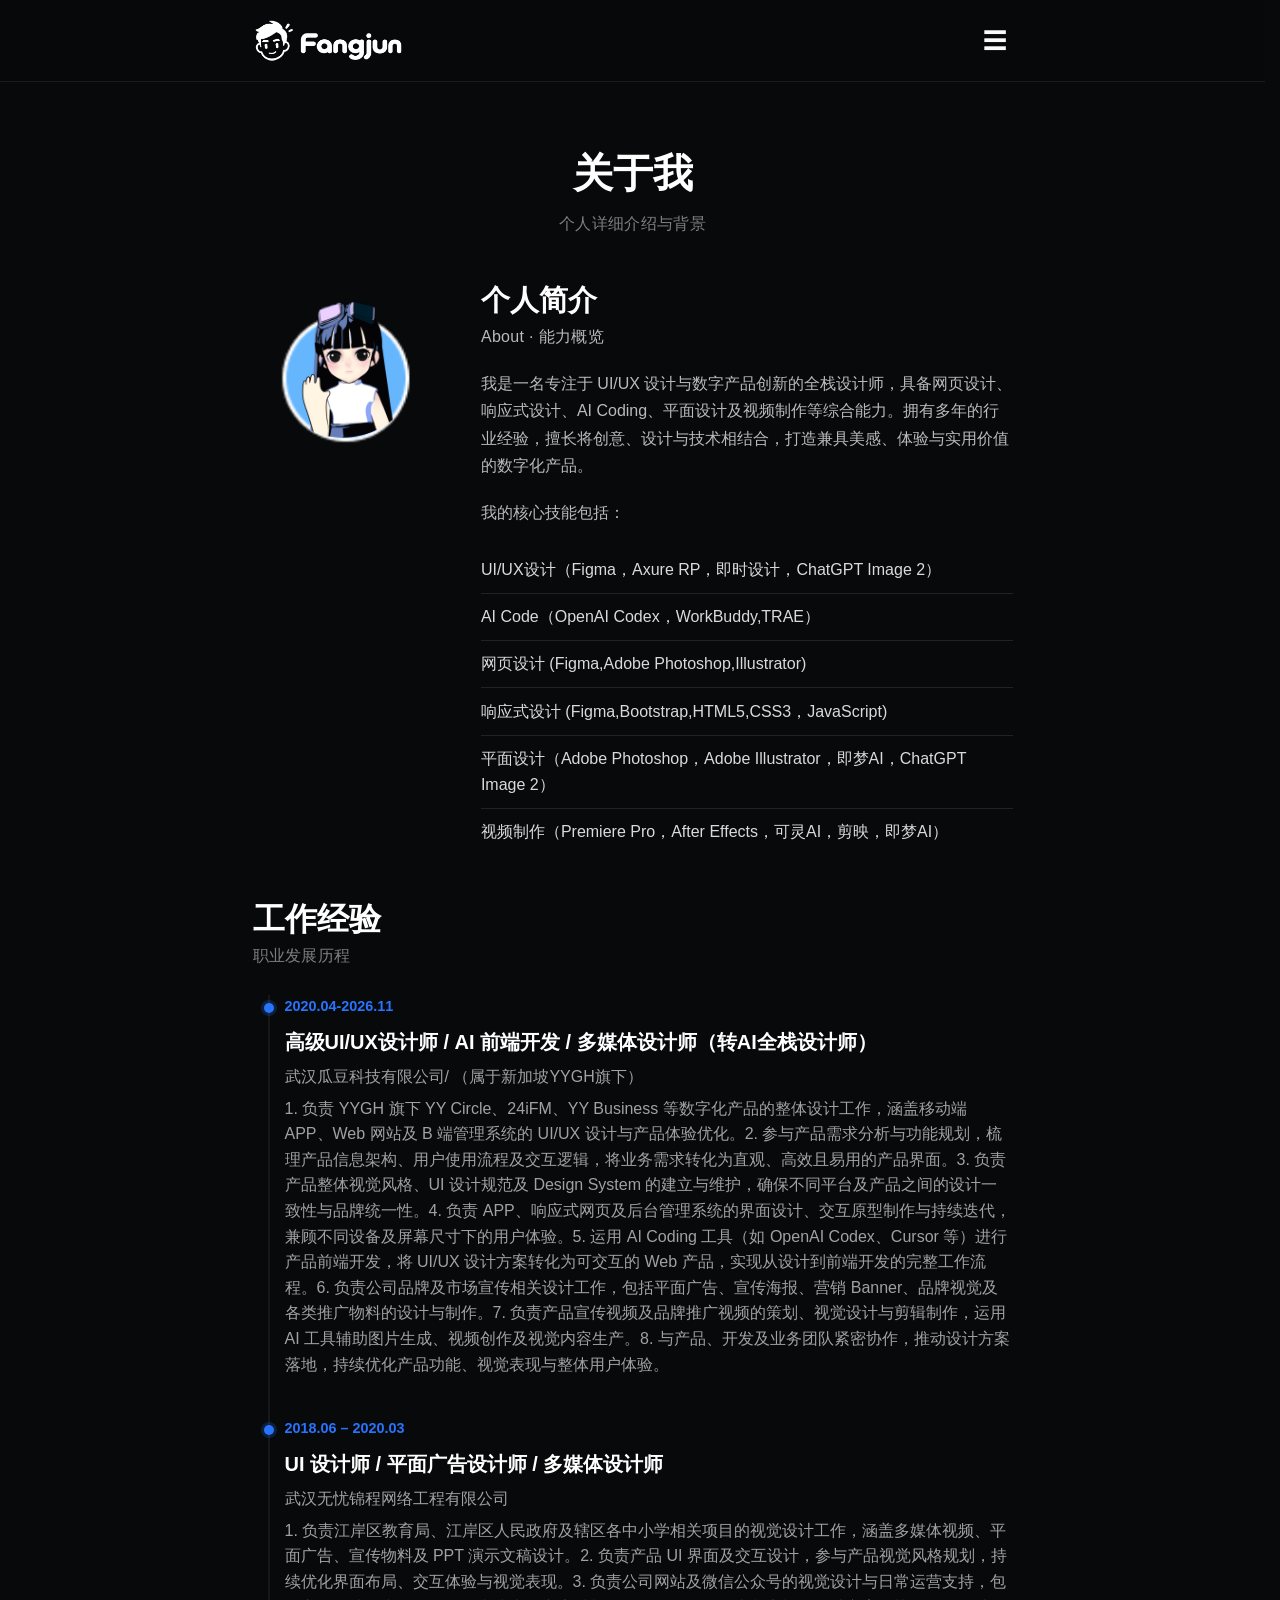
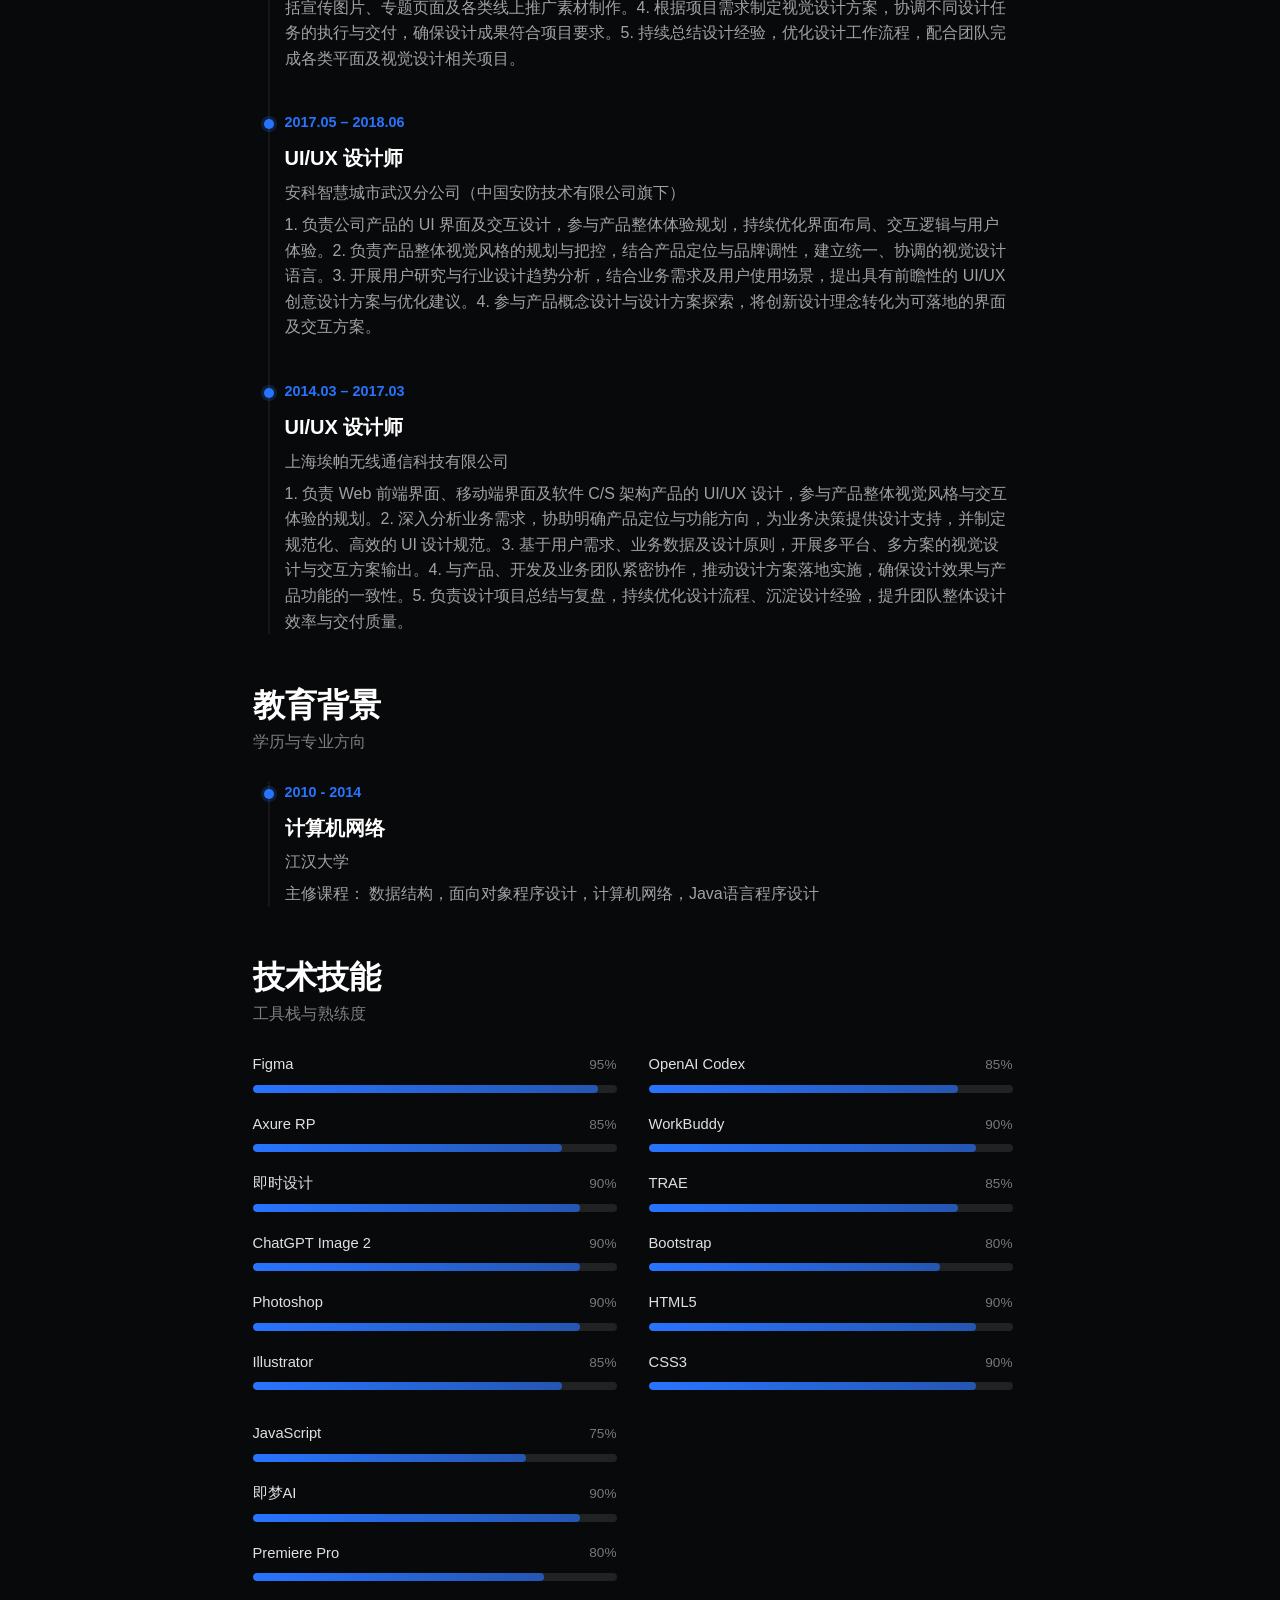
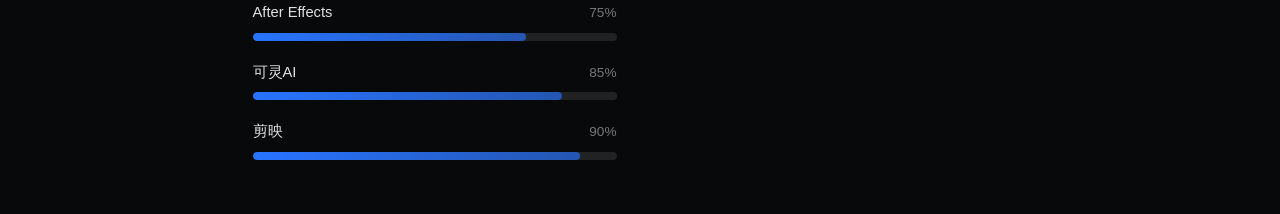
==== about.html @ f6350037 "Initial commit: UI portfolio static site (home / works / about)" ====
<!doctype html>
<html lang="zh-CN">
  <head>
    <meta charset="UTF-8" />
    <link rel="icon" type="image/png" href="assets/img/favicon.png" />
    <meta name="viewport" content="width=device-width, initial-scale=1.0" />
    <!-- 固定站点配色，禁止跟随系统浅色/深色自动改写页面颜色 -->
    <meta name="color-scheme" content="dark only" />
    <meta name="supported-color-schemes" content="dark" />
    <meta name="theme-color" content="#08090a" />
    <title>关于</title>
    <link rel="stylesheet" href="assets/css/base.css" />
    <link rel="stylesheet" href="assets/css/about.css" />
    <link rel="stylesheet" href="assets/css/modal.css" />
  </head>
  <body class="boot-splash-active">
  <div id="boot-splash" aria-busy="true" aria-live="polite" role="progressbar"
       aria-valuemin="0" aria-valuemax="100" aria-valuenow="0" aria-label="页面加载中">
    <div class="boot-splash-inner">
      <img class="boot-splash-logo" src="assets/img/logo.png" alt="Fangjun" width="200" height="59" />
      <div class="boot-splash-progress">
        <div class="boot-splash-bar" aria-hidden="true"><i></i></div>
        <p id="boot-splash-pct" class="boot-splash-pct">0%</p>
      </div>
    </div>
  </div>
  <div class="app">
  <nav class="navbar">
    <div class="container navbar-container">
      <a href="index.html" class="navbar-brand" aria-current="page">
        <img src="assets/img/logo.png" alt="Fangjun" class="navbar-brand-logo">
      </a>
      <button class="navbar-toggle" type="button" aria-label="打开菜单">
        <span class="navbar-toggle-icon" aria-hidden="true">☰</span>
      </button>
      <ul class="navbar-menu">
      <li class="navbar-item">
        <a href="index.html" class="navbar-link">首页</a>
      </li>
      <li class="navbar-item">
        <a href="design.html" class="navbar-link">作品集</a>
      </li>
      <li class="navbar-item">
        <a href="about.html" class="navbar-link router-link-active router-link-exact-active" aria-current="page">关于</a>
      </li>
      <li class="navbar-item">
        <a href="index.html#contact" class="navbar-link">联系</a>
      </li>
      </ul>
    </div>
  </nav>
  <main class="main-content">
    <div class="about">
      <section class="about-header">
        <h1>关于我</h1>
        <p class="section-subtitle">个人详细介绍与背景</p>
      </section>
      <section class="about-content">
        <div class="about-profile">
          <div class="profile-image">
            <img class="profile-avatar" src="assets/img/avatar.png" alt="个人简介">
          </div>
          <div class="profile-info">
            <header class="section-head section-head--compact">
              <h2>个人简介</h2>
              <p class="section-subtitle">About · 能力概览</p>
            </header>
            <p>我是一名专注于 UI/UX 设计与数字产品创新的全栈设计师，具备网页设计、响应式设计、AI Coding、平面设计及视频制作等综合能力。拥有多年的行业经验，擅长将创意、设计与技术相结合，打造兼具美感、体验与实用价值的数字化产品。</p>
            <p>我的核心技能包括：</p>
            <ul class="skills-list">
              <li>UI/UX设计（Figma，Axure RP，即时设计，ChatGPT Image 2）</li>
              <li>AI Code（OpenAI Codex，WorkBuddy,TRAE）</li>
              <li>网页设计 (Figma,Adobe Photoshop,Illustrator)</li>
              <li>响应式设计 (Figma,Bootstrap,HTML5,CSS3，JavaScript)</li>
              <li>平面设计（Adobe Photoshop，Adobe Illustrator，即梦AI，ChatGPT Image 2）</li>
              <li>视频制作（Premiere Pro，After Effects，可灵AI，剪映，即梦AI）</li>
            </ul>
          </div>
        </div>
        <div class="about-experience">
          <header class="section-head">
            <h2>工作经验</h2>
            <p class="section-subtitle">职业发展历程</p>
          </header>
          <div class="experience-timeline">
              <div class="timeline-item">
                <div class="timeline-date">2020.04-2026.11</div>
                <div class="timeline-content">
                  <h3>高级UI/UX设计师 / AI 前端开发 / 多媒体设计师（转AI全栈设计师）</h3>
                  <p>武汉瓜豆科技有限公司/ （属于新加坡YYGH旗下）</p>
                  <p>1. 负责 YYGH 旗下 YY Circle、24iFM、YY Business 等数字化产品的整体设计工作，涵盖移动端 APP、Web 网站及 B 端管理系统的 UI/UX 设计与产品体验优化。2. 参与产品需求分析与功能规划，梳理产品信息架构、用户使用流程及交互逻辑，将业务需求转化为直观、高效且易用的产品界面。3. 负责产品整体视觉风格、UI 设计规范及 Design System 的建立与维护，确保不同平台及产品之间的设计一致性与品牌统一性。4. 负责 APP、响应式网页及后台管理系统的界面设计、交互原型制作与持续迭代，兼顾不同设备及屏幕尺寸下的用户体验。5. 运用 AI Coding 工具（如 OpenAI Codex、Cursor 等）进行产品前端开发，将 UI/UX 设计方案转化为可交互的 Web 产品，实现从设计到前端开发的完整工作流程。6. 负责公司品牌及市场宣传相关设计工作，包括平面广告、宣传海报、营销 Banner、品牌视觉及各类推广物料的设计与制作。7. 负责产品宣传视频及品牌推广视频的策划、视觉设计与剪辑制作，运用 AI 工具辅助图片生成、视频创作及视觉内容生产。8. 与产品、开发及业务团队紧密协作，推动设计方案落地，持续优化产品功能、视觉表现与整体用户体验。</p>
                </div>
              </div>
              <div class="timeline-item">
                <div class="timeline-date">2018.06 – 2020.03</div>
                <div class="timeline-content">
                  <h3>UI 设计师 / 平面广告设计师 / 多媒体设计师</h3>
                  <p>武汉无忧锦程网络工程有限公司</p>
                  <p>1. 负责江岸区教育局、江岸区人民政府及辖区各中小学相关项目的视觉设计工作，涵盖多媒体视频、平面广告、宣传物料及 PPT 演示文稿设计。2. 负责产品 UI 界面及交互设计，参与产品视觉风格规划，持续优化界面布局、交互体验与视觉表现。3. 负责公司网站及微信公众号的视觉设计与日常运营支持，包括宣传图片、专题页面及各类线上推广素材制作。4. 根据项目需求制定视觉设计方案，协调不同设计任务的执行与交付，确保设计成果符合项目要求。5. 持续总结设计经验，优化设计工作流程，配合团队完成各类平面及视觉设计相关项目。</p>
                </div>
              </div>
              <div class="timeline-item">
                <div class="timeline-date">2017.05 – 2018.06</div>
                <div class="timeline-content">
                  <h3>UI/UX 设计师</h3>
                  <p>安科智慧城市武汉分公司（中国安防技术有限公司旗下）</p>
                  <p>1. 负责公司产品的 UI 界面及交互设计，参与产品整体体验规划，持续优化界面布局、交互逻辑与用户体验。2. 负责产品整体视觉风格的规划与把控，结合产品定位与品牌调性，建立统一、协调的视觉设计语言。3. 开展用户研究与行业设计趋势分析，结合业务需求及用户使用场景，提出具有前瞻性的 UI/UX 创意设计方案与优化建议。4. 参与产品概念设计与设计方案探索，将创新设计理念转化为可落地的界面及交互方案。</p>
                </div>
              </div>
              <div class="timeline-item">
                <div class="timeline-date">2014.03 – 2017.03</div>
                <div class="timeline-content">
                  <h3>UI/UX 设计师</h3>
                  <p>上海埃帕无线通信科技有限公司</p>
                  <p>1. 负责 Web 前端界面、移动端界面及软件 C/S 架构产品的 UI/UX 设计，参与产品整体视觉风格与交互体验的规划。2. 深入分析业务需求，协助明确产品定位与功能方向，为业务决策提供设计支持，并制定规范化、高效的 UI 设计规范。3. 基于用户需求、业务数据及设计原则，开展多平台、多方案的视觉设计与交互方案输出。4. 与产品、开发及业务团队紧密协作，推动设计方案落地实施，确保设计效果与产品功能的一致性。5. 负责设计项目总结与复盘，持续优化设计流程、沉淀设计经验，提升团队整体设计效率与交付质量。</p>
                </div>
              </div>
          </div>
        </div>
        <div class="about-education">
          <header class="section-head">
            <h2>教育背景</h2>
            <p class="section-subtitle">学历与专业方向</p>
          </header>
          <div class="education-timeline">
              <div class="timeline-item">
                <div class="timeline-date">2010 - 2014</div>
                <div class="timeline-content">
                  <h3>计算机网络</h3>
                  <p>江汉大学</p>
                  <p>主修课程： 数据结构，面向对象程序设计，计算机网络，Java语言程序设计</p>
                </div>
              </div>
          </div>
        </div>
        <div class="about-skills">
          <header class="section-head">
            <h2>技术技能</h2>
            <p class="section-subtitle">工具栈与熟练度</p>
          </header>
          <div class="skills-grid">
            <div class="skill-category">
                <div class="skill-bar">
                  <div class="skill-name"><span>Figma</span><span class="skill-percentage">95%</span></div>
                  <div class="skill-progress"><div class="progress-fill" style="width: 95%;"></div></div>
                </div>
                <div class="skill-bar">
                  <div class="skill-name"><span>Axure RP</span><span class="skill-percentage">85%</span></div>
                  <div class="skill-progress"><div class="progress-fill" style="width: 85%;"></div></div>
                </div>
                <div class="skill-bar">
                  <div class="skill-name"><span>即时设计</span><span class="skill-percentage">90%</span></div>
                  <div class="skill-progress"><div class="progress-fill" style="width: 90%;"></div></div>
                </div>
                <div class="skill-bar">
                  <div class="skill-name"><span>ChatGPT Image 2</span><span class="skill-percentage">90%</span></div>
                  <div class="skill-progress"><div class="progress-fill" style="width: 90%;"></div></div>
                </div>
                <div class="skill-bar">
                  <div class="skill-name"><span>Photoshop</span><span class="skill-percentage">90%</span></div>
                  <div class="skill-progress"><div class="progress-fill" style="width: 90%;"></div></div>
                </div>
                <div class="skill-bar">
                  <div class="skill-name"><span>Illustrator</span><span class="skill-percentage">85%</span></div>
                  <div class="skill-progress"><div class="progress-fill" style="width: 85%;"></div></div>
                </div>
            </div>
            <div class="skill-category">
                <div class="skill-bar">
                  <div class="skill-name"><span>OpenAI Codex</span><span class="skill-percentage">85%</span></div>
                  <div class="skill-progress"><div class="progress-fill" style="width: 85%;"></div></div>
                </div>
                <div class="skill-bar">
                  <div class="skill-name"><span>WorkBuddy</span><span class="skill-percentage">90%</span></div>
                  <div class="skill-progress"><div class="progress-fill" style="width: 90%;"></div></div>
                </div>
                <div class="skill-bar">
                  <div class="skill-name"><span>TRAE</span><span class="skill-percentage">85%</span></div>
                  <div class="skill-progress"><div class="progress-fill" style="width: 85%;"></div></div>
                </div>
                <div class="skill-bar">
                  <div class="skill-name"><span>Bootstrap</span><span class="skill-percentage">80%</span></div>
                  <div class="skill-progress"><div class="progress-fill" style="width: 80%;"></div></div>
                </div>
                <div class="skill-bar">
                  <div class="skill-name"><span>HTML5</span><span class="skill-percentage">90%</span></div>
                  <div class="skill-progress"><div class="progress-fill" style="width: 90%;"></div></div>
                </div>
                <div class="skill-bar">
                  <div class="skill-name"><span>CSS3</span><span class="skill-percentage">90%</span></div>
                  <div class="skill-progress"><div class="progress-fill" style="width: 90%;"></div></div>
                </div>
            </div>
            <div class="skill-category">
                <div class="skill-bar">
                  <div class="skill-name"><span>JavaScript</span><span class="skill-percentage">75%</span></div>
                  <div class="skill-progress"><div class="progress-fill" style="width: 75%;"></div></div>
                </div>
                <div class="skill-bar">
                  <div class="skill-name"><span>即梦AI</span><span class="skill-percentage">90%</span></div>
                  <div class="skill-progress"><div class="progress-fill" style="width: 90%;"></div></div>
                </div>
                <div class="skill-bar">
                  <div class="skill-name"><span>Premiere Pro</span><span class="skill-percentage">80%</span></div>
                  <div class="skill-progress"><div class="progress-fill" style="width: 80%;"></div></div>
                </div>
                <div class="skill-bar">
                  <div class="skill-name"><span>After Effects</span><span class="skill-percentage">75%</span></div>
                  <div class="skill-progress"><div class="progress-fill" style="width: 75%;"></div></div>
                </div>
                <div class="skill-bar">
                  <div class="skill-name"><span>可灵AI</span><span class="skill-percentage">85%</span></div>
                  <div class="skill-progress"><div class="progress-fill" style="width: 85%;"></div></div>
                </div>
                <div class="skill-bar">
                  <div class="skill-name"><span>剪映</span><span class="skill-percentage">90%</span></div>
                  <div class="skill-progress"><div class="progress-fill" style="width: 90%;"></div></div>
                </div>
            </div>
          </div>
        </div>
      </section>
    </div>
  </main>
  </div>
    <script src="assets/vendor/lottie.min.js"></script>
    <script src="assets/js/works-data.js"></script>
    <script src="assets/js/site.js"></script>
  </body>
</html>
---- assets/css/base.css ----
/* ============================================================
   Blue's Portfolio — base.css
   设计变量 / 重置 / 导航栏 / 启动动画 / 通用按钮
   ============================================================ */

:root {
  color-scheme: only dark;
  --color-brand-primary: #2874ff;
  --color-white: #ffffff;
  --color-bg-dark: #08090a;
  --color-brand-primary-100: #2874ff;
  --color-brand-primary-60: rgba(40, 116, 255, .6);
  --color-brand-primary-30: rgba(40, 116, 255, .3);
  --color-brand-primary-10: rgba(40, 116, 255, .1);
  --color-brand-primary-5: rgba(40, 116, 255, .05);
  --color-white-100: #ffffff;
  --color-white-60: rgba(255, 255, 255, .6);
  --color-white-30: rgba(255, 255, 255, .3);
  --color-white-10: rgba(255, 255, 255, .1);
  --color-white-5: rgba(255, 255, 255, .05);
  --color-bg-dark-100: #08090a;
  --color-bg-dark-60: rgba(8, 9, 10, .6);
  --color-bg-dark-30: rgba(8, 9, 10, .3);
  --color-bg-dark-10: rgba(8, 9, 10, .1);
  --color-bg-dark-5: rgba(8, 9, 10, .05);
  --brand-primary: var(--color-brand-primary);
  --page-bg: var(--color-bg-dark);

  --bp-mobile-max: 767px;
  --bp-ipad-portrait-max: 1024px;
  --bp-ipad-landscape-max: 1366px;
  --bp-desktop-min: 1367px;
  --layout-max-width: 70vw;
  --layout-padding-x: clamp(1rem, 2vw, 1.5rem);
  --section-padding-y: clamp(16rem, 10vh, 32rem);
  --section-gap-lg: clamp(10rem, 10vh, 24rem);
  --section-gap-md: clamp(15rem, 5vh, 20rem);
}

@media (min-width:768px) and (max-width:1366px) {
  :root {
    --layout-max-width: min(88vw, 52rem);
    --layout-padding-x: clamp(1.5rem, 3.5vw, 2.25rem);
    --layout-content-inset-x: calc((100vw - min(88vw, 52rem)) / 2 + var(--layout-padding-x));
    --section-padding-y: clamp(10rem, 8vh, 16rem);
    --section-gap-lg: clamp(5rem, 6vh, 10rem);
    --section-gap-md: clamp(8rem, 6vh, 12rem);
    --navbar-height: calc(2.2rem + clamp(32px, 3.8vw, 46px));
  }
}
@media (max-width:767px) {
  :root {
    --layout-max-width: 100%;
    --layout-padding-x: clamp(1.25rem, 5.33vw, 40px);
    --section-padding-y: clamp(8rem, 12vh, 12rem);
    --section-gap-lg: clamp(3rem, 5vh, 5rem);
    --section-gap-md: clamp(5rem, 8vh, 8rem);
    --navbar-height: 4.8rem;
  }
}

* { margin: 0; padding: 0; box-sizing: border-box; }

:root {
  --primary-color: #3498db;
  --secondary-color: #2ecc71;
  --dark-color: #2c3e50;
  --light-color: #ecf0f1;
  --text-color: #333;
  --text-light: #666;
  --border-color: #e4e7ed;
  --shadow: 0 2px 12px 0 rgba(0, 0, 0, .1);
  --transition: all .3s ease;
  --navbar-height: 5.6rem;
}

html { scrollbar-gutter: stable; }

body {
  font-family: -apple-system, BlinkMacSystemFont, "Segoe UI", Roboto, "Helvetica Neue", Arial, sans-serif;
  font-size: 16px;
  line-height: 1.6;
  color: var(--text-color);
  background-color: var(--page-bg);
}

a { color: var(--primary-color); text-decoration: none; transition: var(--transition); }
a:hover { color: var(--secondary-color); text-decoration: underline; }

h1, h2, h3, h4, h5, h6 { font-weight: 600; margin-bottom: 1rem; color: var(--dark-color); }
h1 { font-size: 2.5rem; }
h2 { font-size: 2rem; }
h3 { font-size: 1.5rem; }

.container {
  width: 100%;
  max-width: var(--layout-max-width);
  margin-left: auto;
  margin-right: auto;
  padding-left: var(--layout-padding-x);
  padding-right: var(--layout-padding-x);
  box-sizing: border-box;
}

/* ---------- 应用骨架 ---------- */
.app {
  min-height: 100vh;
  display: flex;
  flex-direction: column;
  background-color: var(--color-bg-dark);
}
.main-content { flex: 1; }

/* ---------- 导航栏 ---------- */
.navbar {
  background-color: color-mix(in srgb, var(--page-bg) 60%, transparent);
  -webkit-backdrop-filter: blur(60px);
  backdrop-filter: blur(60px);
  box-shadow: 0 1px #ffffff14;
  position: sticky;
  top: 0;
  z-index: 1000;
}
.navbar-container {
  display: flex;
  justify-content: space-between;
  align-items: center;
  padding-top: 1.4rem;
  padding-bottom: 1.4rem;
}
.navbar-brand {
  display: inline-flex;
  align-items: center;
  flex-shrink: 0;
  text-decoration: none;
  color: var(--color-white-100);
}
.navbar-brand-logo {
  display: block;
  height: clamp(32px, 3.8vw, 46px);
  width: auto;
}
.navbar-brand:hover { text-decoration: none; opacity: .92; }
.navbar-menu {
  display: flex;
  gap: clamp(1rem, 2vw, 2.25rem);
  list-style: none;
}
.navbar-link {
  font-size: clamp(.9375rem, .75rem + .45vw, 1.3125rem);
  color: #f8fafce0;
  text-decoration: none;
  font-weight: 500;
  transition: var(--transition);
}
.navbar-link:hover { color: var(--color-white-100); text-decoration: none; }
.navbar-link.router-link-active { color: var(--brand-primary); text-decoration: none; }
.navbar-toggle {
  display: none;
  background: none;
  border: none;
  font-size: 1.5rem;
  line-height: 1;
  cursor: pointer;
  color: #f8fafc;
  padding: .15rem .35rem;
}
.navbar-toggle-icon { display: block; font-size: 1.5rem; line-height: 1; }

@media (max-width:1366px) {
  .navbar-container { padding-top: 1.1rem; padding-bottom: 1.1rem; }
  .navbar-toggle { display: block; }
  .navbar-menu {
    position: absolute;
    top: 100%;
    left: 0;
    right: 0;
    background-color: var(--page-bg);
    border-top: 1px solid rgba(255, 255, 255, .08);
    flex-direction: column;
    align-items: stretch;
    padding: 1.25rem var(--layout-padding-x) 1.5rem;
    box-shadow: none;
    display: none;
  }
  .navbar-menu.active { display: flex; }
  .navbar-item { margin: .55rem 0; }
  .navbar-menu .navbar-link { display: block; padding: .45rem .5rem; }
}

/* ---------- 启动动画 ---------- */
html.boot-splash-active, body.boot-splash-active { overflow: hidden; }

#boot-splash {
  position: fixed;
  inset: 0;
  z-index: 10000;
  display: flex;
  align-items: center;
  justify-content: center;
  background:
    radial-gradient(ellipse 70% 55% at 50% 42%, rgba(40, 116, 255, 0.14), transparent 62%),
    #08090a;
  color: #fff;
  transition: opacity 0.52s cubic-bezier(0.22, 1, 0.36, 1),
    visibility 0.52s cubic-bezier(0.22, 1, 0.36, 1);
}
#boot-splash.boot-splash--out {
  opacity: 0;
  visibility: hidden;
  pointer-events: none;
}
.boot-splash-inner {
  display: flex;
  flex-direction: column;
  align-items: center;
  gap: 1.75rem;
  padding: 1.5rem;
  animation: boot-splash-in 0.7s cubic-bezier(0.22, 1, 0.36, 1) both;
}
.boot-splash-logo {
  display: block;
  height: clamp(36px, 5vw, 52px);
  width: auto;
  opacity: 0.96;
}
.boot-splash-progress {
  display: flex;
  flex-direction: column;
  align-items: center;
  gap: 0.65rem;
  width: min(200px, 56vw);
}
.boot-splash-bar {
  width: 100%;
  height: 2px;
  border-radius: 1px;
  background: rgba(255, 255, 255, 0.1);
  overflow: hidden;
}
.boot-splash-bar > i {
  display: block;
  height: 100%;
  width: 0%;
  border-radius: inherit;
  background: #2874ff;
  transition: width .18s ease;
}
.boot-splash-pct {
  margin: 0;
  font-size: 0.8125rem;
  font-weight: 500;
  letter-spacing: 0.06em;
  color: rgba(255, 255, 255, 0.6);
  font-variant-numeric: tabular-nums;
  font-family: ui-monospace, SFMono-Regular, Menlo, Consolas, monospace;
}
@keyframes boot-splash-in {
  from { opacity: 0; transform: translateY(10px); }
  to { opacity: 1; transform: translateY(0); }
}
@media (prefers-reduced-motion: reduce) {
  .boot-splash-inner { animation: none; }
}

/* ---------- 滚动浮现 ---------- */
.scroll-reveal {
  opacity: 0;
  transform: translateY(36px);
  transition: opacity .85s cubic-bezier(.22, 1, .36, 1), transform .85s cubic-bezier(.22, 1, .36, 1);
  transition-delay: var(--reveal-delay, 0ms);
  will-change: opacity, transform;
}
.scroll-reveal--hero { transform: translateY(56px); transition-duration: 1.35s; transition-timing-function: cubic-bezier(.16, 1, .3, 1); }
.scroll-reveal--slow { transform: translateY(52px); transition-duration: 1.45s; transition-timing-function: cubic-bezier(.16, 1, .3, 1); }
.scroll-reveal--slower { transform: translateY(64px); transition-duration: 1.9s; transition-timing-function: cubic-bezier(.16, 1, .3, 1); }
.scroll-reveal--slowest { transform: translateY(72px); transition-duration: 2.2s; transition-timing-function: cubic-bezier(.16, 1, .3, 1); }
.scroll-reveal.is-revealed { opacity: 1; transform: translateY(0); }
@media (prefers-reduced-motion: reduce) {
  .scroll-reveal { opacity: 1; transform: none; transition: none; will-change: auto; }
}
---- assets/css/about.css ----
/* ============================================================
   Blue's Portfolio — about.css  关于页样式
   ============================================================ */

.about {
  --about-primary: var(--color-brand-primary);
  min-height: 100vh;
  width: 100%;
  max-width: var(--layout-max-width);
  margin-left: auto;
  margin-right: auto;
  padding: clamp(3.75rem, 5.5vh, 5rem) var(--layout-padding-x) clamp(3rem, 6vh, 5rem);
  background-color: var(--color-bg-dark);
  color: var(--color-white-100);
  box-sizing: border-box;
}
.about-header { text-align: center; margin-bottom: clamp(2.5rem, 5vh, 4rem); }
.about-header h1 {
  font-size: clamp(1.75rem, 3.4vw, 2.5rem);
  margin: 0 0 .4rem;
  color: var(--color-white-100);
}
.section-head { text-align: left; margin: 0 0 clamp(1.5rem, 3vh, 2rem); }
.section-head--compact { margin-bottom: 1rem; }
.section-head h2 {
  margin: 0 0 .35rem;
  font-size: clamp(1.5rem, 2.8vw, 2rem);
  font-weight: 600;
  color: var(--color-white-100);
  line-height: 1.2;
}
.section-subtitle {
  margin: 0;
  font-size: clamp(.88rem, 1.35vw, 1rem);
  color: #ffffff7a;
  line-height: 1.5;
  letter-spacing: .02em;
}
.about-content {
  display: grid;
  grid-template-columns: 1fr;
  gap: clamp(2.5rem, 5vh, 4rem);
  width: 100%;
}
.about-profile {
  display: grid;
  grid-template-columns: minmax(0, 190px) 1fr;
  gap: clamp(1.5rem, 3vw, 2.5rem);
  align-items: start;
}
.profile-image { display: flex; justify-content: flex-start; align-items: flex-start; }
.profile-avatar { width: 100%; max-width: 190px; height: auto; display: block; object-fit: contain; }
.section-head--compact h2 { font-size: clamp(1.4rem, 2.5vw, 1.8rem); }
.profile-info .section-head--compact { padding-top: .15rem; }
.profile-info { text-align: left; }
.profile-info p { margin: 0 0 1.25rem; line-height: 1.7; color: #ffffffb8; }
.skills-list { list-style: none; padding: 0; margin: 0; text-align: left; }
.skills-list li {
  padding: .65rem 0;
  border-bottom: 1px solid var(--color-white-10);
  color: #ffffffd9;
}
.skills-list li:last-child { border-bottom: none; }

.experience-timeline, .education-timeline {
  --timeline-rail: 2rem;
  --timeline-line-w: 1px;
  --timeline-dot-size: 10px;
  position: relative;
  padding-left: var(--timeline-rail);
}
.experience-timeline:before, .education-timeline:before {
  content: "";
  position: absolute;
  left: calc(var(--timeline-rail) / 2);
  transform: translate(-50%);
  top: 0;
  bottom: 0;
  width: var(--timeline-line-w);
  background: #ffffff1f;
}
.timeline-item { position: relative; margin-bottom: 2.5rem; }
.timeline-item:last-child { margin-bottom: 0; }
.timeline-item:before {
  content: "";
  position: absolute;
  left: calc(-1 * var(--timeline-rail) + var(--timeline-rail) / 2 - var(--timeline-dot-size) / 2);
  top: .5rem;
  width: var(--timeline-dot-size);
  height: var(--timeline-dot-size);
  border-radius: 50%;
  background: var(--about-primary);
  box-shadow: 0 0 0 3px #2672ff33;
}
.timeline-date {
  font-size: .9rem;
  color: var(--about-primary);
  font-weight: 600;
  margin-bottom: .5rem;
}
.timeline-content h3 { font-size: 1.25rem; margin: 0 0 .35rem; color: var(--color-white-100); }
.timeline-content p { color: #ffffff9e; margin: 0 0 .4rem; line-height: 1.6; }

.about-skills { background: transparent; border: none; border-radius: 0; padding: 0; }
.skills-grid {
  display: grid;
  grid-template-columns: repeat(auto-fit, minmax(260px, 1fr));
  gap: clamp(1.5rem, 3vw, 2rem);
}
.skill-category h3 { font-size: 1.15rem; margin: 0 0 1.25rem; color: var(--color-white-100); }
.skill-tools {
  margin: 0;
  font-size: .92rem;
  line-height: 1.75;
  color: #ffffff8c;
}
.skill-bar { margin-bottom: 1.25rem; }
.skill-bar:last-child { margin-bottom: 0; }
.skill-name {
  display: flex;
  justify-content: space-between;
  align-items: center;
  margin-bottom: .5rem;
  font-size: .92rem;
  color: #ffffffe0;
}
.skill-percentage { color: #ffffff73; font-size: .85rem; }
.skill-progress {
  width: 100%;
  height: 8px;
  background: var(--color-white-10);
  border-radius: 4px;
  overflow: hidden;
}
.progress-fill {
  height: 100%;
  width: 0;
  background: linear-gradient(90deg, var(--about-primary) 0%, rgba(38, 114, 255, .65) 100%);
  border-radius: 4px;
  transition: width 1s ease;
}

@media (max-width:768px) {
  .about { padding-top: clamp(3.5rem, 5vh, 4.25rem); }
  .about-profile { grid-template-columns: 1fr; }
  .profile-image { justify-content: center; }
  .profile-avatar { max-width: min(180px, 62vw); margin: 0 auto; }
  .skills-grid { grid-template-columns: 1fr; }
  .experience-timeline, .education-timeline { --timeline-rail: 1.5rem; }
}
---- assets/css/modal.css ----
/* ============================================================
   作品详情弹窗（还原原站 WorkModal）
   ============================================================ */
.work-modal {
  --modal-primary: var(--color-brand-primary, #2874ff);
  --modal-primary-hover: #1a5ae0;
  --modal-primary-soft: rgba(40, 116, 255, 0.14);
  --modal-bg: #0c0d0f;
  --modal-surface: #14161a;
  --modal-border: rgba(255, 255, 255, 0.1);
  --modal-text: rgba(248, 250, 252, 0.92);
  --modal-muted: rgba(148, 163, 184, 0.75);
}
.work-modal-overlay {
  position: fixed;
  inset: 0;
  background: rgba(0, 0, 0, 0.82);
  z-index: 10050;
  overflow-y: auto;
  opacity: 0;
  transition: opacity 0.3s ease;
  scrollbar-width: thin;
  scrollbar-color: rgba(255, 255, 255, 0.25) transparent;
}
.work-modal-overlay::-webkit-scrollbar { width: 6px; }
.work-modal-overlay::-webkit-scrollbar-track { background: transparent; }
.work-modal-overlay::-webkit-scrollbar-thumb { background: rgba(255, 255, 255, 0.3); border-radius: 3px; }
.work-modal-overlay::-webkit-scrollbar-thumb:hover { background: rgba(255, 255, 255, 0.5); }
.work-modal-overlay.is-open { opacity: 1; }

.work-modal-container {
  position: relative;
  background: var(--modal-bg);
  border-radius: 12px;
  width: 60vw;
  margin: 4rem auto;
  box-shadow: 0 24px 64px rgba(0, 0, 0, 0.55);
  color: var(--modal-text);
  transform: scale(0.95);
  opacity: 0;
  transition: transform 0.3s ease, opacity 0.3s ease;
}
.work-modal-overlay.is-open .work-modal-container { transform: scale(1); opacity: 1; }

.work-modal-close {
  position: fixed;
  top: 4rem;
  right: calc(20vw - 72px);
  width: 48px;
  height: 48px;
  border: none;
  background: rgba(12, 13, 15, 0.75);
  backdrop-filter: blur(10px);
  -webkit-backdrop-filter: blur(10px);
  color: rgba(248, 250, 252, 0.9);
  border-radius: 50%;
  cursor: pointer;
  display: flex;
  align-items: center;
  justify-content: center;
  transition: all 0.3s ease;
  z-index: 10051;
}
.work-modal-close:hover {
  background: var(--modal-primary);
  color: #fff;
  transform: scale(1.08);
}
.work-modal-close svg { width: 20px; height: 20px; }

/* 头部 */
.work-modal-header { padding: 2.25rem 3rem 1.25rem; text-align: left; }
.work-modal-header-top {
  display: flex;
  align-items: flex-start;
  justify-content: space-between;
  gap: 1.25rem;
  margin-bottom: 0.75rem;
}
.work-modal-header-meta {
  display: flex;
  flex-shrink: 0;
  flex-wrap: wrap;
  align-items: center;
  justify-content: flex-end;
  gap: 0.65rem;
}
.work-modal-header h1 {
  flex: 1;
  min-width: 0;
  font-size: clamp(1.25rem, 2.2vw, 1.65rem);
  font-weight: 600;
  line-height: 1.35;
  margin: 0;
  color: #fff;
}
.work-description {
  font-size: 0.9rem;
  line-height: 1.65;
  color: var(--modal-muted);
  margin: 0;
  text-align: left;
}
.work-category-tag {
  flex-shrink: 0;
  padding: 0.35rem 0.85rem;
  border: 1px solid rgba(40, 116, 255, 0.3);
  background: transparent;
  font-size: 0.875rem;
  font-weight: 400;
  color: #2874ff;
  line-height: 1.2;
  white-space: nowrap;
}
.work-project-link {
  display: inline-flex;
  align-items: center;
  padding: 0.35rem 0.9rem;
  background: #2874ff;
  color: #fff;
  font-size: 0.875rem;
  font-weight: 500;
  line-height: 1.2;
  text-decoration: none;
  white-space: nowrap;
  transition: opacity 0.2s ease;
}
.work-project-link:hover { opacity: 0.9; color: #fff; text-decoration: none; }

/* 主体 */
.work-modal-body { padding: 2rem 3rem 3rem; }
.work-gallery {
  display: flex;
  flex-direction: column;
  gap: 16px;
  margin-bottom: 3rem;
}
.work-media-slot {
  width: 100%;
  border-radius: 8px;
  overflow: hidden;
  background: var(--modal-surface);
}
.work-media-slot img {
  display: block;
  width: 100%;
  height: auto;
}
.work-extra-info {
  display: flex;
  flex-direction: column;
  gap: 0.65rem;
  margin-top: -0.5rem;
}
.info-block { display: flex; flex-direction: column; gap: 0.35rem; }
.info-label {
  margin: 0;
  font-size: 0.8rem;
  font-weight: 600;
  color: rgba(248, 250, 252, 0.75);
  letter-spacing: 0.02em;
}
.info-text, .info-line {
  margin: 0;
  font-size: 0.85rem;
  line-height: 1.6;
  color: var(--modal-muted);
}

/* 密码保护 */
.password-protected {
  padding: 4rem 3rem;
  display: flex;
  justify-content: center;
  align-items: center;
  min-height: 400px;
}
.password-form {
  background: var(--modal-surface);
  padding: 2rem;
  border-radius: 10px;
  box-shadow: 0 16px 48px rgba(0, 0, 0, 0.4);
  max-width: 400px;
  width: 100%;
  text-align: center;
}
.password-form h2 { margin-bottom: 1rem; color: #fff; font-size: 1.35rem; }
.password-form > p { margin-bottom: 2rem; color: var(--modal-muted); }
.form-group { margin-bottom: 1.5rem; text-align: left; }
.form-group label {
  display: block;
  margin-bottom: 0.5rem;
  font-weight: 500;
  color: var(--modal-text);
}
.password-input {
  width: 100%;
  padding: 0.75rem;
  border: 1px solid var(--modal-border);
  border-radius: 6px;
  font-size: 1rem;
  background: var(--modal-bg);
  color: var(--modal-text);
  transition: border-color 0.3s, box-shadow 0.3s;
}
.password-input::placeholder { color: rgba(148, 163, 184, 0.5); }
.password-input:focus {
  outline: none;
  border-color: var(--modal-primary);
  box-shadow: 0 0 0 3px var(--modal-primary-soft);
}
.submit-button {
  width: 100%;
  padding: 0.75rem;
  background: var(--modal-primary);
  color: #fff;
  border: none;
  border-radius: 6px;
  font-size: 1rem;
  cursor: pointer;
  transition: background-color 0.3s;
}
.submit-button:hover { background: var(--modal-primary-hover); }
.error-message { color: #f56c6c; margin-top: 1rem; font-size: 0.9rem; min-height: 1.2em; }

/* 打开时锁定页面滚动 */
body.work-modal-active { overflow: hidden; }

/* 平板：全屏化 */
@media (max-width: 1024px) {
  .work-modal-overlay { top: var(--navbar-height, 4.8rem); background: var(--modal-bg); z-index: 900; }
  .work-modal-container {
    width: 100%;
    margin: 0;
    border-radius: 0;
    min-height: 100%;
    box-shadow: none;
  }
  .work-modal-close { display: none; }
  .work-modal-header { padding: 1.75rem var(--layout-padding-x, 1.5rem) 1rem; }
  .work-modal-body { padding: 1.25rem var(--layout-padding-x, 1.5rem) 2.5rem; }
}
@media (max-width: 768px) {
  .work-modal-header-top { flex-direction: column; align-items: flex-start; gap: 0.5rem; }
  .work-modal-header-meta { justify-content: flex-start; }
  .work-modal-header h1 { font-size: 1.2rem; }
  .work-category-tag, .work-project-link { align-self: flex-start; }
  .password-protected { padding: 2.5rem 1.5rem; }
}

/* 卡片可点击 */
.works-grid .work-item { cursor: pointer; }
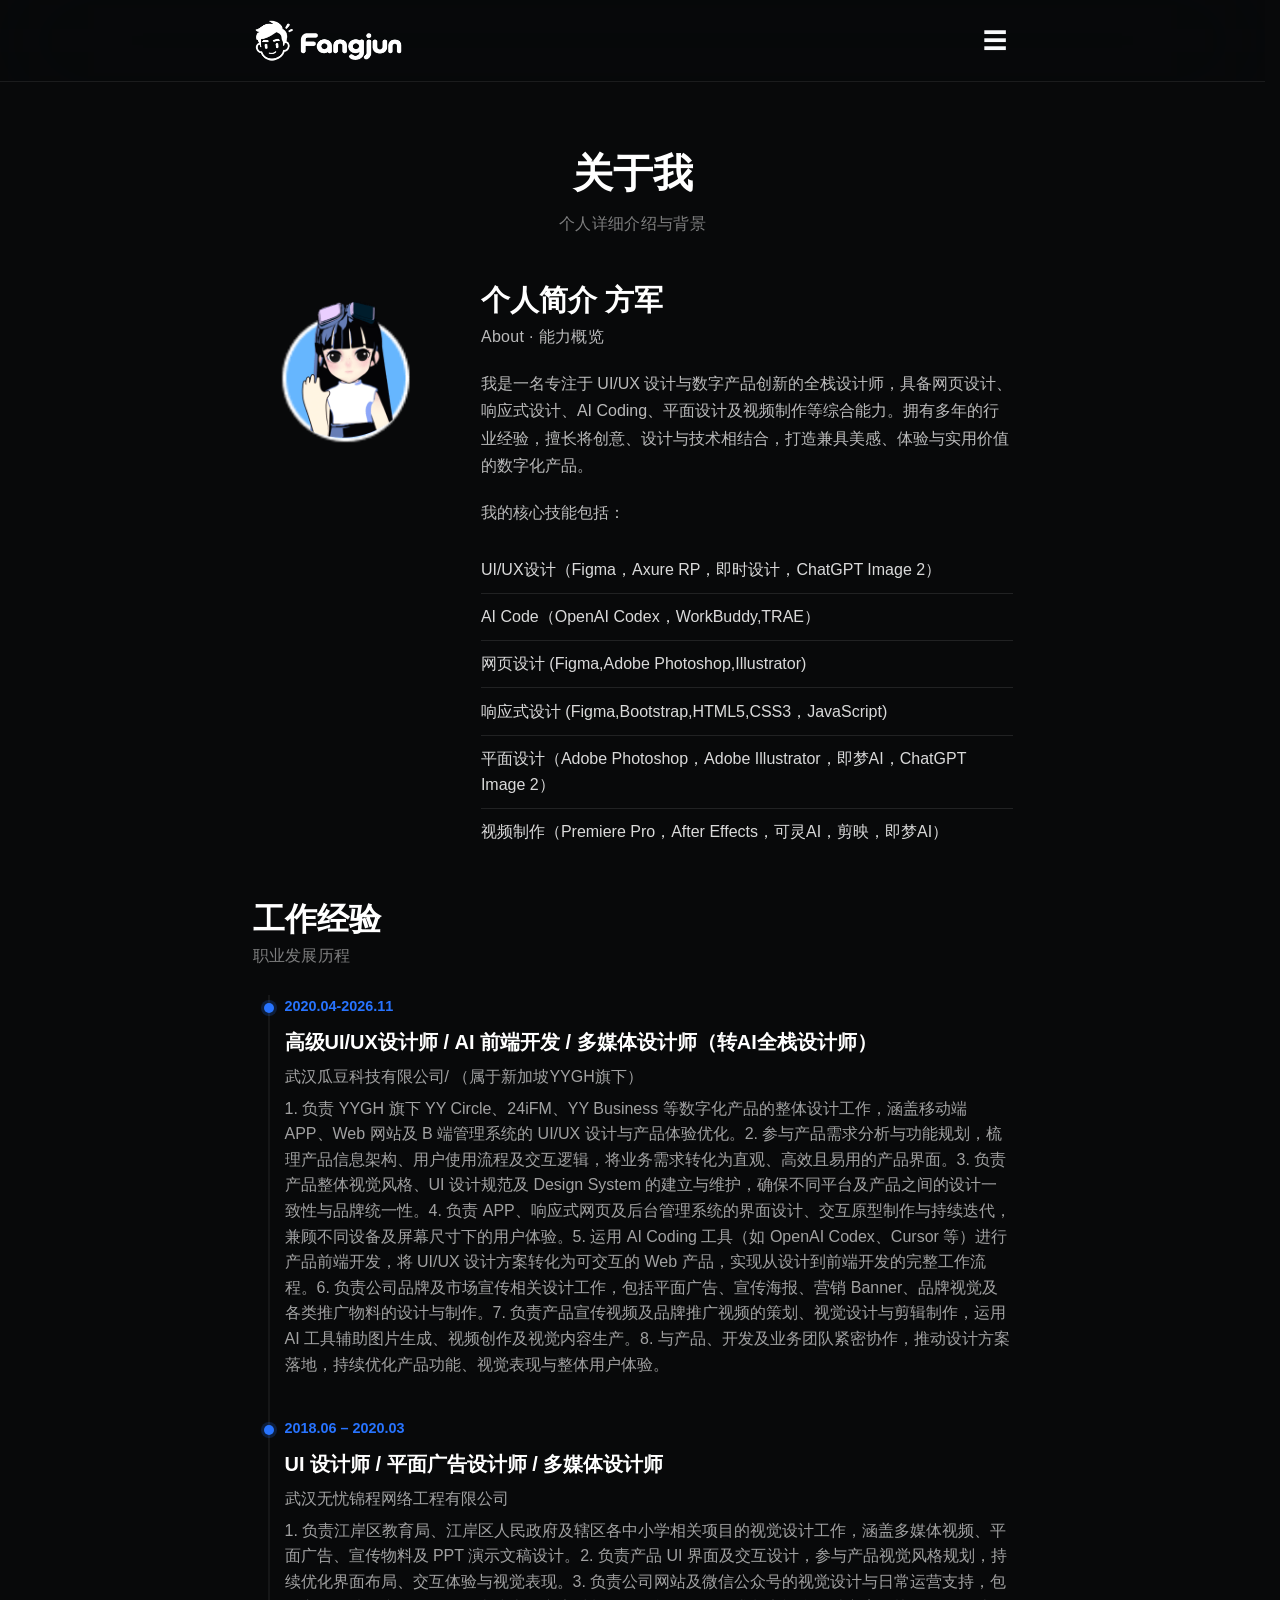
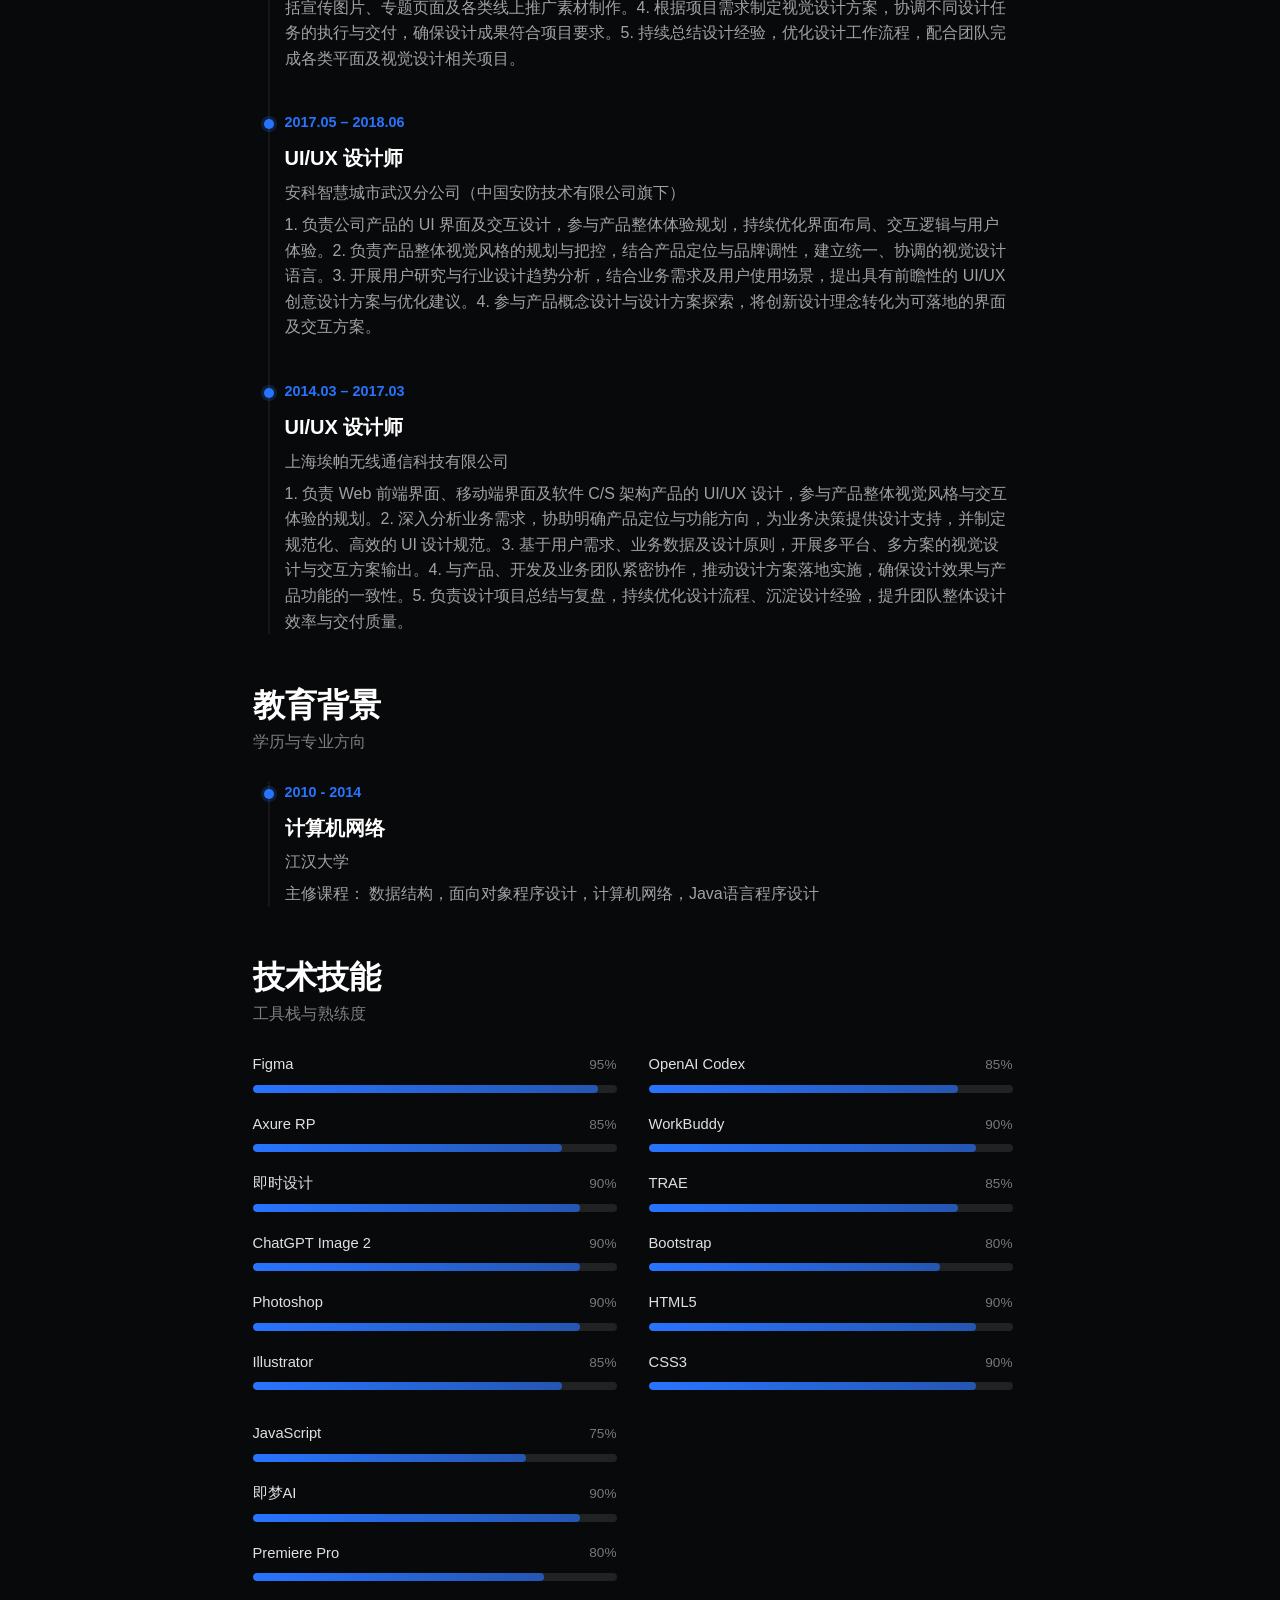
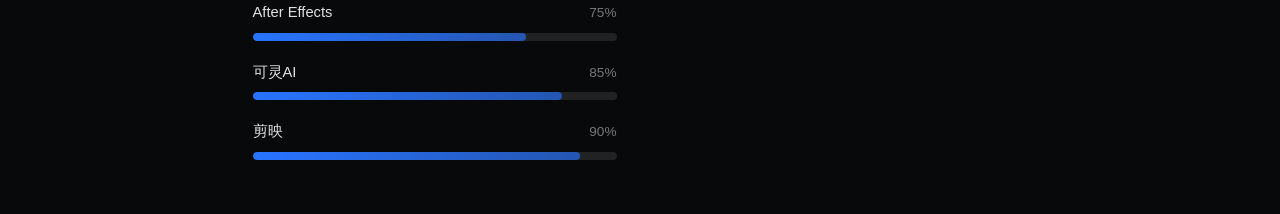
==== commit 83733127: "调整首页区块间距与文案，AI View 接入作品集 - 新增 --home-section-top-gap，统一 My Skills / Design Portfolio / About Me / C" ====
--- a/about.html
+++ b/about.html
@@ -62,7 +62,7 @@
           </div>
           <div class="profile-info">
             <header class="section-head section-head--compact">
-              <h2>个人简介</h2>
+              <h2>个人简介 方军</h2>
               <p class="section-subtitle">About · 能力概览</p>
             </header>
             <p>我是一名专注于 UI/UX 设计与数字产品创新的全栈设计师，具备网页设计、响应式设计、AI Coding、平面设计及视频制作等综合能力。拥有多年的行业经验，擅长将创意、设计与技术相结合，打造兼具美感、体验与实用价值的数字化产品。</p>
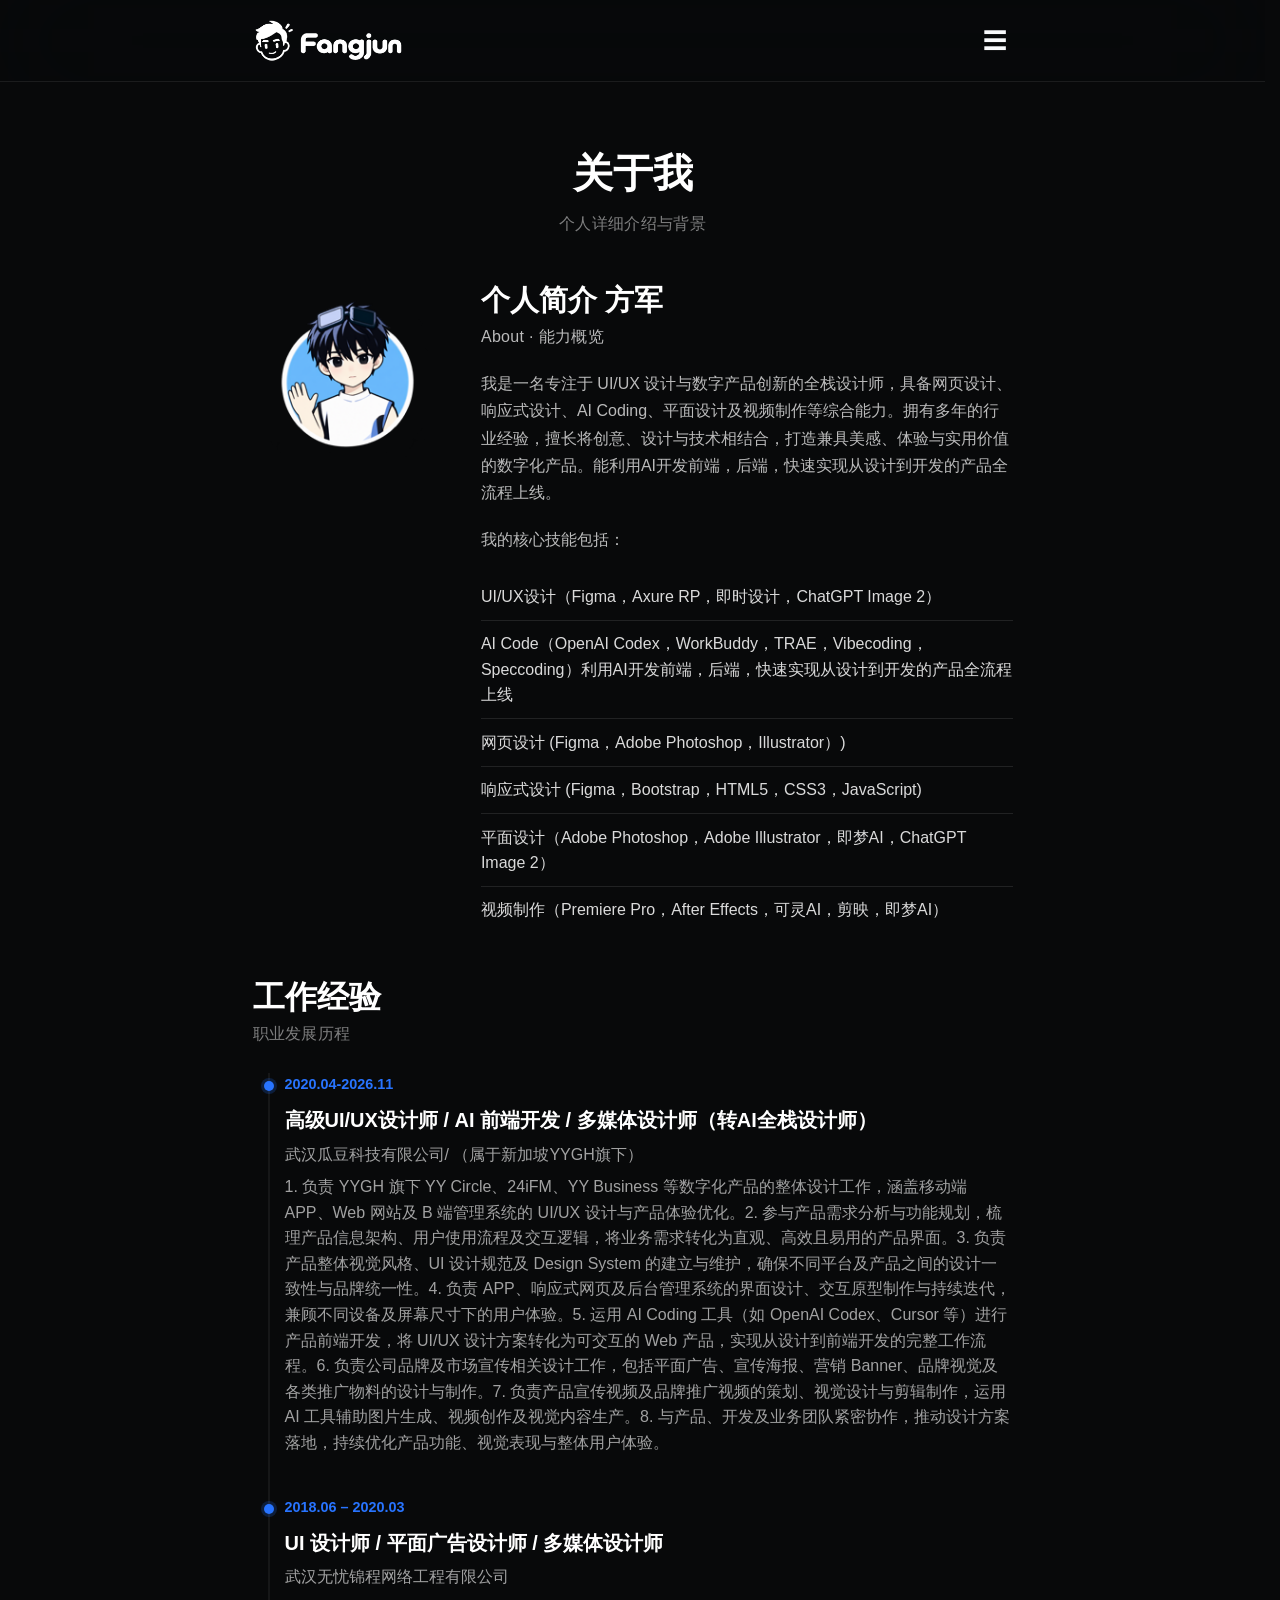
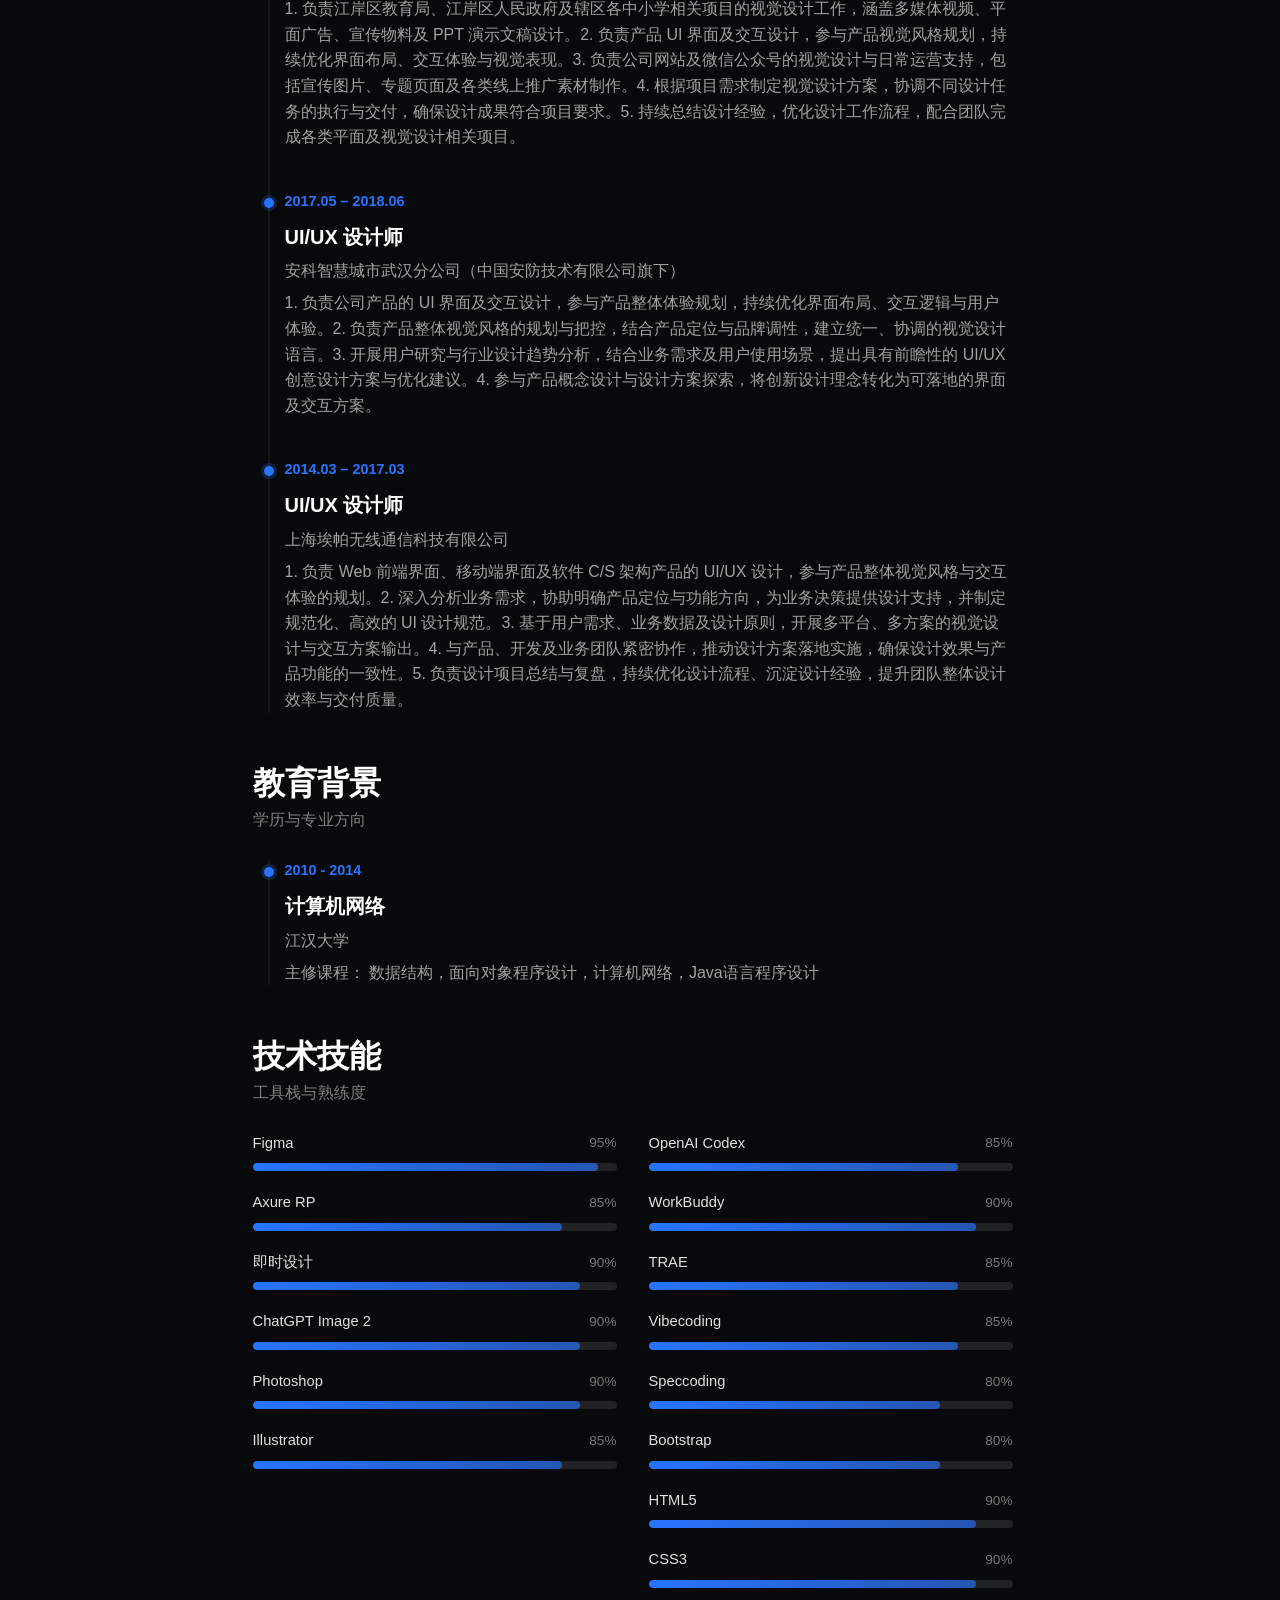
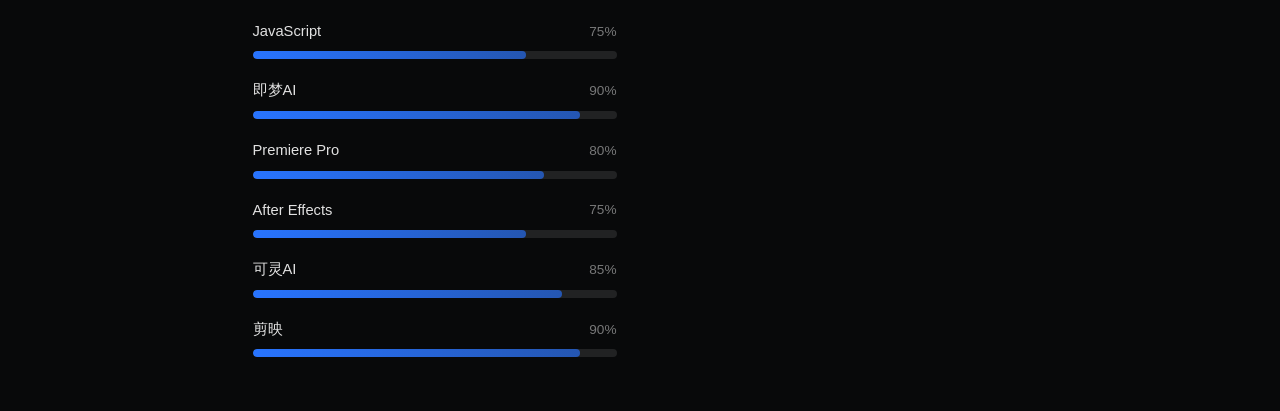
==== commit 6051639a: "更新技能展示与作品集分类 - 首页/关于页技能补充 Vibecoding 与 Speccoding - My Skills 副标题增加移动端APP、AI Code软件开发 - 作品集分类菜单与项目卡片" ====
--- a/about.html
+++ b/about.html
@@ -65,13 +65,13 @@
               <h2>个人简介 方军</h2>
               <p class="section-subtitle">About · 能力概览</p>
             </header>
-            <p>我是一名专注于 UI/UX 设计与数字产品创新的全栈设计师，具备网页设计、响应式设计、AI Coding、平面设计及视频制作等综合能力。拥有多年的行业经验，擅长将创意、设计与技术相结合，打造兼具美感、体验与实用价值的数字化产品。</p>
+            <p>我是一名专注于 UI/UX 设计与数字产品创新的全栈设计师，具备网页设计、响应式设计、AI Coding、平面设计及视频制作等综合能力。拥有多年的行业经验，擅长将创意、设计与技术相结合，打造兼具美感、体验与实用价值的数字化产品。能利用AI开发前端，后端，快速实现从设计到开发的产品全流程上线。</p>
             <p>我的核心技能包括：</p>
             <ul class="skills-list">
               <li>UI/UX设计（Figma，Axure RP，即时设计，ChatGPT Image 2）</li>
-              <li>AI Code（OpenAI Codex，WorkBuddy,TRAE）</li>
-              <li>网页设计 (Figma,Adobe Photoshop,Illustrator)</li>
-              <li>响应式设计 (Figma,Bootstrap,HTML5,CSS3，JavaScript)</li>
+              <li>AI Code（OpenAI Codex，WorkBuddy，TRAE，Vibecoding，Speccoding）利用AI开发前端，后端，快速实现从设计到开发的产品全流程上线</li>
+              <li>网页设计 (Figma，Adobe Photoshop，Illustrator）)</li>
+              <li>响应式设计 (Figma，Bootstrap，HTML5，CSS3，JavaScript)</li>
               <li>平面设计（Adobe Photoshop，Adobe Illustrator，即梦AI，ChatGPT Image 2）</li>
               <li>视频制作（Premiere Pro，After Effects，可灵AI，剪映，即梦AI）</li>
             </ul>
@@ -177,6 +177,14 @@
                 <div class="skill-bar">
                   <div class="skill-name"><span>TRAE</span><span class="skill-percentage">85%</span></div>
                   <div class="skill-progress"><div class="progress-fill" style="width: 85%;"></div></div>
+                </div>
+                <div class="skill-bar">
+                  <div class="skill-name"><span>Vibecoding</span><span class="skill-percentage">85%</span></div>
+                  <div class="skill-progress"><div class="progress-fill" style="width: 85%;"></div></div>
+                </div>
+                <div class="skill-bar">
+                  <div class="skill-name"><span>Speccoding</span><span class="skill-percentage">80%</span></div>
+                  <div class="skill-progress"><div class="progress-fill" style="width: 80%;"></div></div>
                 </div>
                 <div class="skill-bar">
                   <div class="skill-name"><span>Bootstrap</span><span class="skill-percentage">80%</span></div>
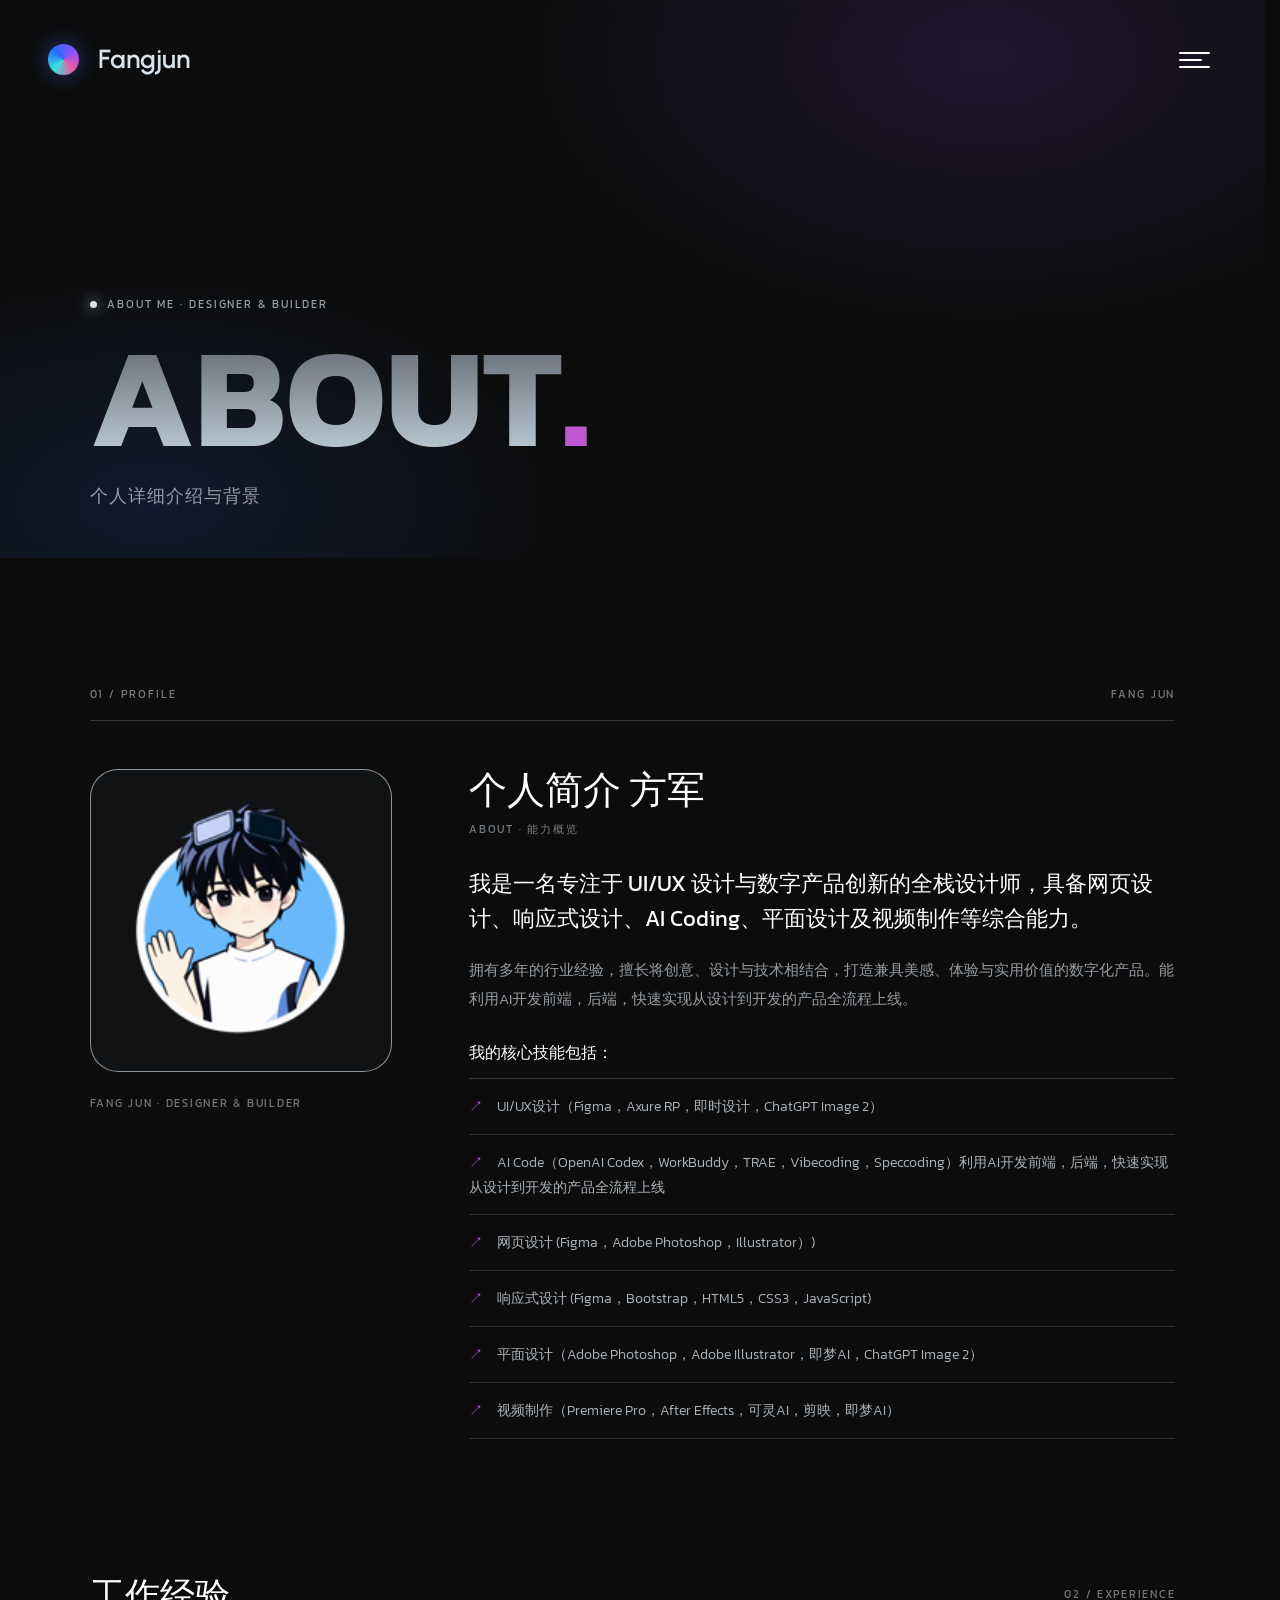
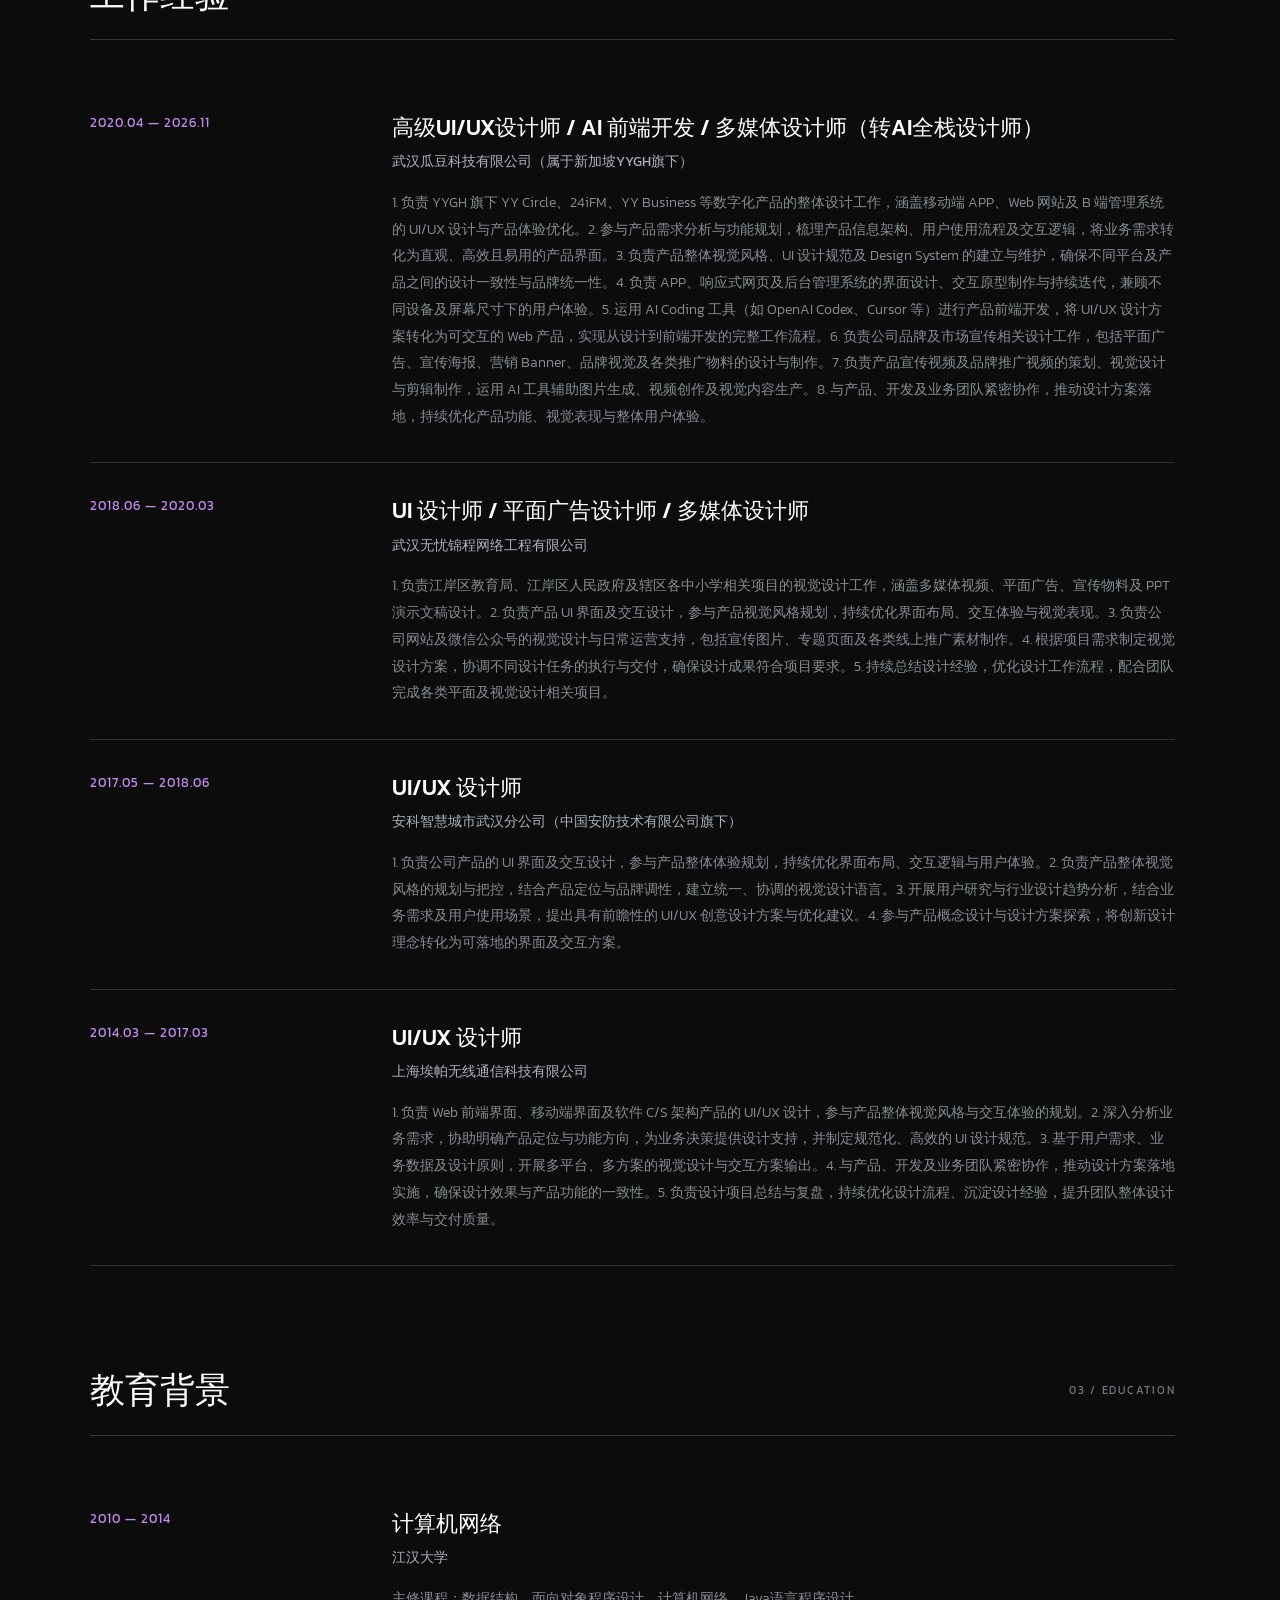
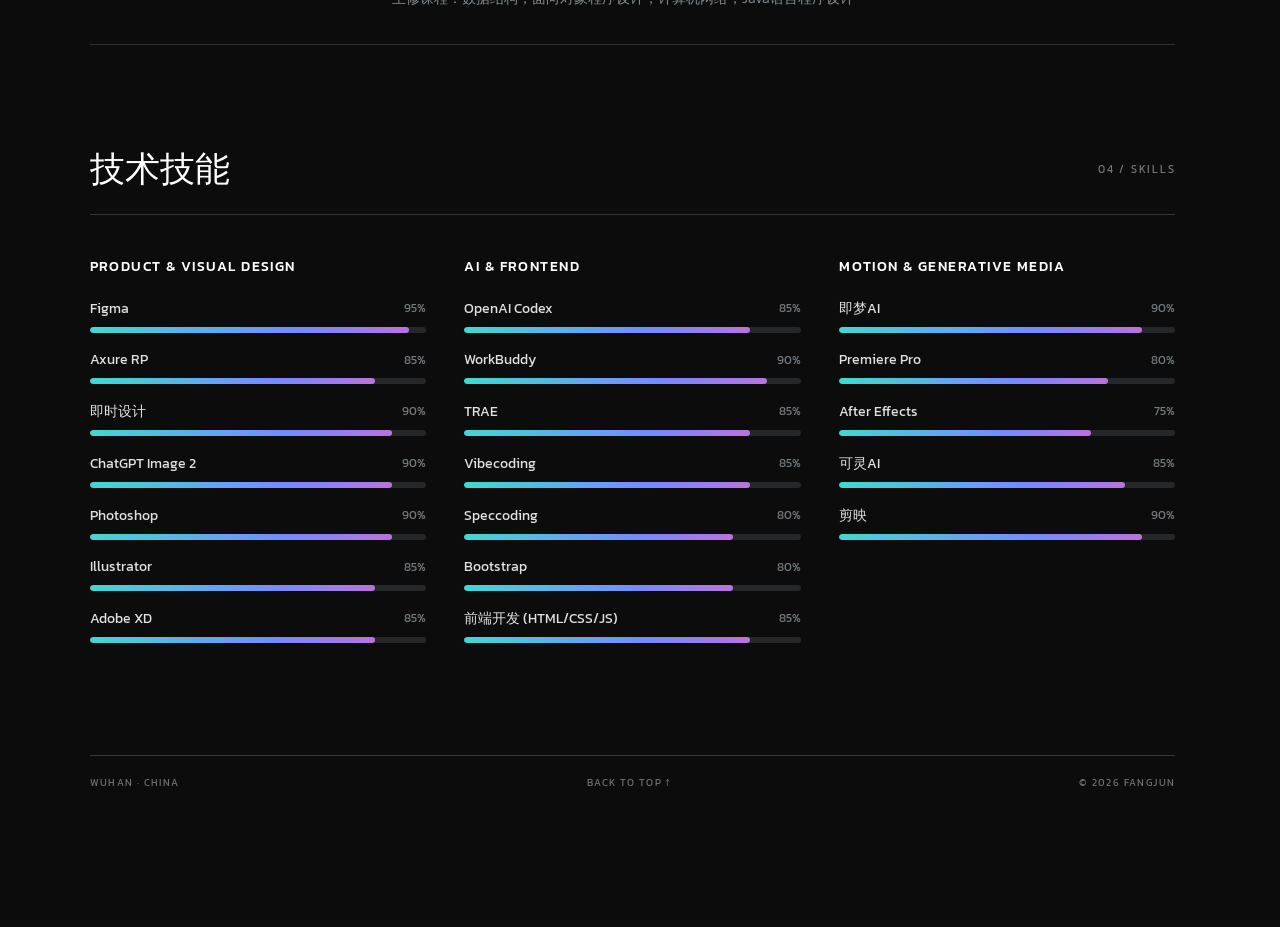
==== commit d6325c52: "更新作品集：页面换肤、技能同步与作品内容调整 - 首页/作品集/关于页统一深色渐变视觉风格 - 技能区合并前端三项并新增 Adobe XD，首页与关于页同步 - 头像恢复原色，轮播展示全部 11 个作" ====
--- a/about.html
+++ b/about.html
@@ -4,14 +4,12 @@
     <meta charset="UTF-8" />
     <link rel="icon" type="image/png" href="assets/img/favicon.png" />
     <meta name="viewport" content="width=device-width, initial-scale=1.0" />
-    <!-- 固定站点配色，禁止跟随系统浅色/深色自动改写页面颜色 -->
     <meta name="color-scheme" content="dark only" />
     <meta name="supported-color-schemes" content="dark" />
     <meta name="theme-color" content="#08090a" />
-    <title>关于</title>
+    <title>关于 — Fangjun</title>
     <link rel="stylesheet" href="assets/css/base.css" />
-    <link rel="stylesheet" href="assets/css/about.css" />
-    <link rel="stylesheet" href="assets/css/modal.css" />
+    <link rel="stylesheet" href="assets/css/about-profile.css" />
   </head>
   <body class="boot-splash-active">
   <div id="boot-splash" aria-busy="true" aria-live="polite" role="progressbar"
@@ -24,50 +22,38 @@
       </div>
     </div>
   </div>
-  <div class="app">
-  <nav class="navbar">
-    <div class="container navbar-container">
-      <a href="index.html" class="navbar-brand" aria-current="page">
-        <img src="assets/img/logo.png" alt="Fangjun" class="navbar-brand-logo">
-      </a>
-      <button class="navbar-toggle" type="button" aria-label="打开菜单">
-        <span class="navbar-toggle-icon" aria-hidden="true">☰</span>
-      </button>
-      <ul class="navbar-menu">
-      <li class="navbar-item">
-        <a href="index.html" class="navbar-link">首页</a>
-      </li>
-      <li class="navbar-item">
-        <a href="design.html" class="navbar-link">作品集</a>
-      </li>
-      <li class="navbar-item">
-        <a href="about.html" class="navbar-link router-link-active router-link-exact-active" aria-current="page">关于</a>
-      </li>
-      <li class="navbar-item">
-        <a href="index.html#contact" class="navbar-link">联系</a>
-      </li>
-      </ul>
-    </div>
-  </nav>
-  <main class="main-content">
-    <div class="about">
-      <section class="about-header">
-        <h1>关于我</h1>
-        <p class="section-subtitle">个人详细介绍与背景</p>
-      </section>
-      <section class="about-content">
-        <div class="about-profile">
-          <div class="profile-image">
-            <img class="profile-avatar" src="assets/img/avatar.png" alt="个人简介">
-          </div>
+  <main class="about-site">
+    <section class="about-hero" id="top">
+      <div class="hero-grid" aria-hidden="true"></div>
+      <header class="listing-header-bar">
+        <a class="listing-brand" href="index.html" aria-label="Fangjun 首页"><span class="brand-mark" aria-hidden="true"></span><span>Fangjun</span></a>
+        <button class="cadet-menu-button" type="button" aria-label="打开导航菜单" aria-expanded="false" aria-controls="cadet-menu"><i></i><i></i><i></i></button>
+        <nav class="cadet-menu" id="cadet-menu" aria-label="主导航">
+          <a href="index.html">首页</a><a href="design.html">作品集</a><a href="about.html">关于</a><a href="index.html#contact">联系</a>
+        </nav>
+      </header>
+      <div class="about-hero-copy">
+        <p class="hero-kicker"><span aria-hidden="true"></span>ABOUT ME · DESIGNER & BUILDER</p>
+        <h1 class="display-heading">About<span class="hero-period">.</span></h1>
+        <p class="hero-subtitle">个人详细介绍与背景</p>
+      </div>
+    </section>
+
+    <div class="about-body-wrap">
+      <section class="profile-section">
+        <div class="section-label"><span>01 / PROFILE</span><span>FANG JUN</span></div>
+        <div class="profile-layout">
+          <figure class="profile-figure">
+            <img class="profile-avatar" src="assets/img/avatar.png" alt="方军个人照片">
+            <figcaption class="profile-caption">Fang Jun · Designer & Builder</figcaption>
+          </figure>
           <div class="profile-info">
-            <header class="section-head section-head--compact">
-              <h2>个人简介 方军</h2>
-              <p class="section-subtitle">About · 能力概览</p>
-            </header>
-            <p>我是一名专注于 UI/UX 设计与数字产品创新的全栈设计师，具备网页设计、响应式设计、AI Coding、平面设计及视频制作等综合能力。拥有多年的行业经验，擅长将创意、设计与技术相结合，打造兼具美感、体验与实用价值的数字化产品。能利用AI开发前端，后端，快速实现从设计到开发的产品全流程上线。</p>
-            <p>我的核心技能包括：</p>
-            <ul class="skills-list">
+            <h2>个人简介 方军</h2>
+            <p class="eyebrow">About · 能力概览</p>
+            <p class="profile-lead">我是一名专注于 UI/UX 设计与数字产品创新的全栈设计师，具备网页设计、响应式设计、AI Coding、平面设计及视频制作等综合能力。</p>
+            <p class="profile-text">拥有多年的行业经验，擅长将创意、设计与技术相结合，打造兼具美感、体验与实用价值的数字化产品。能利用AI开发前端，后端，快速实现从设计到开发的产品全流程上线。</p>
+            <p class="profile-text-label">我的核心技能包括：</p>
+            <ul class="core-skills">
               <li>UI/UX设计（Figma，Axure RP，即时设计，ChatGPT Image 2）</li>
               <li>AI Code（OpenAI Codex，WorkBuddy，TRAE，Vibecoding，Speccoding）利用AI开发前端，后端，快速实现从设计到开发的产品全流程上线</li>
               <li>网页设计 (Figma，Adobe Photoshop，Illustrator）)</li>
@@ -77,162 +63,120 @@
             </ul>
           </div>
         </div>
-        <div class="about-experience">
-          <header class="section-head">
-            <h2>工作经验</h2>
-            <p class="section-subtitle">职业发展历程</p>
-          </header>
-          <div class="experience-timeline">
-              <div class="timeline-item">
-                <div class="timeline-date">2020.04-2026.11</div>
-                <div class="timeline-content">
-                  <h3>高级UI/UX设计师 / AI 前端开发 / 多媒体设计师（转AI全栈设计师）</h3>
-                  <p>武汉瓜豆科技有限公司/ （属于新加坡YYGH旗下）</p>
-                  <p>1. 负责 YYGH 旗下 YY Circle、24iFM、YY Business 等数字化产品的整体设计工作，涵盖移动端 APP、Web 网站及 B 端管理系统的 UI/UX 设计与产品体验优化。2. 参与产品需求分析与功能规划，梳理产品信息架构、用户使用流程及交互逻辑，将业务需求转化为直观、高效且易用的产品界面。3. 负责产品整体视觉风格、UI 设计规范及 Design System 的建立与维护，确保不同平台及产品之间的设计一致性与品牌统一性。4. 负责 APP、响应式网页及后台管理系统的界面设计、交互原型制作与持续迭代，兼顾不同设备及屏幕尺寸下的用户体验。5. 运用 AI Coding 工具（如 OpenAI Codex、Cursor 等）进行产品前端开发，将 UI/UX 设计方案转化为可交互的 Web 产品，实现从设计到前端开发的完整工作流程。6. 负责公司品牌及市场宣传相关设计工作，包括平面广告、宣传海报、营销 Banner、品牌视觉及各类推广物料的设计与制作。7. 负责产品宣传视频及品牌推广视频的策划、视觉设计与剪辑制作，运用 AI 工具辅助图片生成、视频创作及视觉内容生产。8. 与产品、开发及业务团队紧密协作，推动设计方案落地，持续优化产品功能、视觉表现与整体用户体验。</p>
-                </div>
-              </div>
-              <div class="timeline-item">
-                <div class="timeline-date">2018.06 – 2020.03</div>
-                <div class="timeline-content">
-                  <h3>UI 设计师 / 平面广告设计师 / 多媒体设计师</h3>
-                  <p>武汉无忧锦程网络工程有限公司</p>
-                  <p>1. 负责江岸区教育局、江岸区人民政府及辖区各中小学相关项目的视觉设计工作，涵盖多媒体视频、平面广告、宣传物料及 PPT 演示文稿设计。2. 负责产品 UI 界面及交互设计，参与产品视觉风格规划，持续优化界面布局、交互体验与视觉表现。3. 负责公司网站及微信公众号的视觉设计与日常运营支持，包括宣传图片、专题页面及各类线上推广素材制作。4. 根据项目需求制定视觉设计方案，协调不同设计任务的执行与交付，确保设计成果符合项目要求。5. 持续总结设计经验，优化设计工作流程，配合团队完成各类平面及视觉设计相关项目。</p>
-                </div>
-              </div>
-              <div class="timeline-item">
-                <div class="timeline-date">2017.05 – 2018.06</div>
-                <div class="timeline-content">
-                  <h3>UI/UX 设计师</h3>
-                  <p>安科智慧城市武汉分公司（中国安防技术有限公司旗下）</p>
-                  <p>1. 负责公司产品的 UI 界面及交互设计，参与产品整体体验规划，持续优化界面布局、交互逻辑与用户体验。2. 负责产品整体视觉风格的规划与把控，结合产品定位与品牌调性，建立统一、协调的视觉设计语言。3. 开展用户研究与行业设计趋势分析，结合业务需求及用户使用场景，提出具有前瞻性的 UI/UX 创意设计方案与优化建议。4. 参与产品概念设计与设计方案探索，将创新设计理念转化为可落地的界面及交互方案。</p>
-                </div>
-              </div>
-              <div class="timeline-item">
-                <div class="timeline-date">2014.03 – 2017.03</div>
-                <div class="timeline-content">
-                  <h3>UI/UX 设计师</h3>
-                  <p>上海埃帕无线通信科技有限公司</p>
-                  <p>1. 负责 Web 前端界面、移动端界面及软件 C/S 架构产品的 UI/UX 设计，参与产品整体视觉风格与交互体验的规划。2. 深入分析业务需求，协助明确产品定位与功能方向，为业务决策提供设计支持，并制定规范化、高效的 UI 设计规范。3. 基于用户需求、业务数据及设计原则，开展多平台、多方案的视觉设计与交互方案输出。4. 与产品、开发及业务团队紧密协作，推动设计方案落地实施，确保设计效果与产品功能的一致性。5. 负责设计项目总结与复盘，持续优化设计流程、沉淀设计经验，提升团队整体设计效率与交付质量。</p>
-                </div>
-              </div>
+      </section>
+
+      <section class="content-block">
+        <div class="block-head"><h2>工作经验</h2><span>02 / EXPERIENCE</span></div>
+        <ul class="timeline">
+          <li class="timeline-item">
+            <div class="timeline-date">2020.04 — 2026.11</div>
+            <div class="timeline-content">
+              <h3>高级UI/UX设计师 / AI 前端开发 / 多媒体设计师（转AI全栈设计师）</h3>
+              <p class="org">武汉瓜豆科技有限公司（属于新加坡YYGH旗下）</p>
+              <p class="detail">1. 负责 YYGH 旗下 YY Circle、24iFM、YY Business 等数字化产品的整体设计工作，涵盖移动端 APP、Web 网站及 B 端管理系统的 UI/UX 设计与产品体验优化。2. 参与产品需求分析与功能规划，梳理产品信息架构、用户使用流程及交互逻辑，将业务需求转化为直观、高效且易用的产品界面。3. 负责产品整体视觉风格、UI 设计规范及 Design System 的建立与维护，确保不同平台及产品之间的设计一致性与品牌统一性。4. 负责 APP、响应式网页及后台管理系统的界面设计、交互原型制作与持续迭代，兼顾不同设备及屏幕尺寸下的用户体验。5. 运用 AI Coding 工具（如 OpenAI Codex、Cursor 等）进行产品前端开发，将 UI/UX 设计方案转化为可交互的 Web 产品，实现从设计到前端开发的完整工作流程。6. 负责公司品牌及市场宣传相关设计工作，包括平面广告、宣传海报、营销 Banner、品牌视觉及各类推广物料的设计与制作。7. 负责产品宣传视频及品牌推广视频的策划、视觉设计与剪辑制作，运用 AI 工具辅助图片生成、视频创作及视觉内容生产。8. 与产品、开发及业务团队紧密协作，推动设计方案落地，持续优化产品功能、视觉表现与整体用户体验。</p>
+            </div>
+          </li>
+          <li class="timeline-item">
+            <div class="timeline-date">2018.06 — 2020.03</div>
+            <div class="timeline-content">
+              <h3>UI 设计师 / 平面广告设计师 / 多媒体设计师</h3>
+              <p class="org">武汉无忧锦程网络工程有限公司</p>
+              <p class="detail">1. 负责江岸区教育局、江岸区人民政府及辖区各中小学相关项目的视觉设计工作，涵盖多媒体视频、平面广告、宣传物料及 PPT 演示文稿设计。2. 负责产品 UI 界面及交互设计，参与产品视觉风格规划，持续优化界面布局、交互体验与视觉表现。3. 负责公司网站及微信公众号的视觉设计与日常运营支持，包括宣传图片、专题页面及各类线上推广素材制作。4. 根据项目需求制定视觉设计方案，协调不同设计任务的执行与交付，确保设计成果符合项目要求。5. 持续总结设计经验，优化设计工作流程，配合团队完成各类平面及视觉设计相关项目。</p>
+            </div>
+          </li>
+          <li class="timeline-item">
+            <div class="timeline-date">2017.05 — 2018.06</div>
+            <div class="timeline-content">
+              <h3>UI/UX 设计师</h3>
+              <p class="org">安科智慧城市武汉分公司（中国安防技术有限公司旗下）</p>
+              <p class="detail">1. 负责公司产品的 UI 界面及交互设计，参与产品整体体验规划，持续优化界面布局、交互逻辑与用户体验。2. 负责产品整体视觉风格的规划与把控，结合产品定位与品牌调性，建立统一、协调的视觉设计语言。3. 开展用户研究与行业设计趋势分析，结合业务需求及用户使用场景，提出具有前瞻性的 UI/UX 创意设计方案与优化建议。4. 参与产品概念设计与设计方案探索，将创新设计理念转化为可落地的界面及交互方案。</p>
+            </div>
+          </li>
+          <li class="timeline-item">
+            <div class="timeline-date">2014.03 — 2017.03</div>
+            <div class="timeline-content">
+              <h3>UI/UX 设计师</h3>
+              <p class="org">上海埃帕无线通信科技有限公司</p>
+              <p class="detail">1. 负责 Web 前端界面、移动端界面及软件 C/S 架构产品的 UI/UX 设计，参与产品整体视觉风格与交互体验的规划。2. 深入分析业务需求，协助明确产品定位与功能方向，为业务决策提供设计支持，并制定规范化、高效的 UI 设计规范。3. 基于用户需求、业务数据及设计原则，开展多平台、多方案的视觉设计与交互方案输出。4. 与产品、开发及业务团队紧密协作，推动设计方案落地实施，确保设计效果与产品功能的一致性。5. 负责设计项目总结与复盘，持续优化设计流程、沉淀设计经验，提升团队整体设计效率与交付质量。</p>
+            </div>
+          </li>
+        </ul>
+      </section>
+
+      <section class="content-block">
+        <div class="block-head"><h2>教育背景</h2><span>03 / EDUCATION</span></div>
+        <ul class="timeline">
+          <li class="timeline-item">
+            <div class="timeline-date">2010 — 2014</div>
+            <div class="timeline-content">
+              <h3>计算机网络</h3>
+              <p class="org">江汉大学</p>
+              <p class="detail">主修课程：数据结构，面向对象程序设计，计算机网络，Java语言程序设计</p>
+            </div>
+          </li>
+        </ul>
+      </section>
+
+      <section class="content-block">
+        <div class="block-head"><h2>技术技能</h2><span>04 / SKILLS</span></div>
+        <div class="skills-grid">
+          <div class="skill-category">
+            <h3>PRODUCT & VISUAL DESIGN</h3>
+            <div class="skill-bar"><div class="skill-name"><span>Figma</span><span class="skill-percentage">95%</span></div><div class="skill-progress"><div class="progress-fill" style="width:95%"></div></div></div>
+            <div class="skill-bar"><div class="skill-name"><span>Axure RP</span><span class="skill-percentage">85%</span></div><div class="skill-progress"><div class="progress-fill" style="width:85%"></div></div></div>
+            <div class="skill-bar"><div class="skill-name"><span>即时设计</span><span class="skill-percentage">90%</span></div><div class="skill-progress"><div class="progress-fill" style="width:90%"></div></div></div>
+            <div class="skill-bar"><div class="skill-name"><span>ChatGPT Image 2</span><span class="skill-percentage">90%</span></div><div class="skill-progress"><div class="progress-fill" style="width:90%"></div></div></div>
+            <div class="skill-bar"><div class="skill-name"><span>Photoshop</span><span class="skill-percentage">90%</span></div><div class="skill-progress"><div class="progress-fill" style="width:90%"></div></div></div>
+            <div class="skill-bar"><div class="skill-name"><span>Illustrator</span><span class="skill-percentage">85%</span></div><div class="skill-progress"><div class="progress-fill" style="width:85%"></div></div></div>
+            <div class="skill-bar"><div class="skill-name"><span>Adobe XD</span><span class="skill-percentage">85%</span></div><div class="skill-progress"><div class="progress-fill" style="width:85%"></div></div></div>
           </div>
-        </div>
-        <div class="about-education">
-          <header class="section-head">
-            <h2>教育背景</h2>
-            <p class="section-subtitle">学历与专业方向</p>
-          </header>
-          <div class="education-timeline">
-              <div class="timeline-item">
-                <div class="timeline-date">2010 - 2014</div>
-                <div class="timeline-content">
-                  <h3>计算机网络</h3>
-                  <p>江汉大学</p>
-                  <p>主修课程： 数据结构，面向对象程序设计，计算机网络，Java语言程序设计</p>
-                </div>
-              </div>
+          <div class="skill-category">
+            <h3>AI & FRONTEND</h3>
+            <div class="skill-bar"><div class="skill-name"><span>OpenAI Codex</span><span class="skill-percentage">85%</span></div><div class="skill-progress"><div class="progress-fill" style="width:85%"></div></div></div>
+            <div class="skill-bar"><div class="skill-name"><span>WorkBuddy</span><span class="skill-percentage">90%</span></div><div class="skill-progress"><div class="progress-fill" style="width:90%"></div></div></div>
+            <div class="skill-bar"><div class="skill-name"><span>TRAE</span><span class="skill-percentage">85%</span></div><div class="skill-progress"><div class="progress-fill" style="width:85%"></div></div></div>
+            <div class="skill-bar"><div class="skill-name"><span>Vibecoding</span><span class="skill-percentage">85%</span></div><div class="skill-progress"><div class="progress-fill" style="width:85%"></div></div></div>
+            <div class="skill-bar"><div class="skill-name"><span>Speccoding</span><span class="skill-percentage">80%</span></div><div class="skill-progress"><div class="progress-fill" style="width:80%"></div></div></div>
+            <div class="skill-bar"><div class="skill-name"><span>Bootstrap</span><span class="skill-percentage">80%</span></div><div class="skill-progress"><div class="progress-fill" style="width:80%"></div></div></div>
+            <div class="skill-bar"><div class="skill-name"><span>前端开发 (HTML/CSS/JS)</span><span class="skill-percentage">85%</span></div><div class="skill-progress"><div class="progress-fill" style="width:85%"></div></div></div>
           </div>
-        </div>
-        <div class="about-skills">
-          <header class="section-head">
-            <h2>技术技能</h2>
-            <p class="section-subtitle">工具栈与熟练度</p>
-          </header>
-          <div class="skills-grid">
-            <div class="skill-category">
-                <div class="skill-bar">
-                  <div class="skill-name"><span>Figma</span><span class="skill-percentage">95%</span></div>
-                  <div class="skill-progress"><div class="progress-fill" style="width: 95%;"></div></div>
-                </div>
-                <div class="skill-bar">
-                  <div class="skill-name"><span>Axure RP</span><span class="skill-percentage">85%</span></div>
-                  <div class="skill-progress"><div class="progress-fill" style="width: 85%;"></div></div>
-                </div>
-                <div class="skill-bar">
-                  <div class="skill-name"><span>即时设计</span><span class="skill-percentage">90%</span></div>
-                  <div class="skill-progress"><div class="progress-fill" style="width: 90%;"></div></div>
-                </div>
-                <div class="skill-bar">
-                  <div class="skill-name"><span>ChatGPT Image 2</span><span class="skill-percentage">90%</span></div>
-                  <div class="skill-progress"><div class="progress-fill" style="width: 90%;"></div></div>
-                </div>
-                <div class="skill-bar">
-                  <div class="skill-name"><span>Photoshop</span><span class="skill-percentage">90%</span></div>
-                  <div class="skill-progress"><div class="progress-fill" style="width: 90%;"></div></div>
-                </div>
-                <div class="skill-bar">
-                  <div class="skill-name"><span>Illustrator</span><span class="skill-percentage">85%</span></div>
-                  <div class="skill-progress"><div class="progress-fill" style="width: 85%;"></div></div>
-                </div>
-            </div>
-            <div class="skill-category">
-                <div class="skill-bar">
-                  <div class="skill-name"><span>OpenAI Codex</span><span class="skill-percentage">85%</span></div>
-                  <div class="skill-progress"><div class="progress-fill" style="width: 85%;"></div></div>
-                </div>
-                <div class="skill-bar">
-                  <div class="skill-name"><span>WorkBuddy</span><span class="skill-percentage">90%</span></div>
-                  <div class="skill-progress"><div class="progress-fill" style="width: 90%;"></div></div>
-                </div>
-                <div class="skill-bar">
-                  <div class="skill-name"><span>TRAE</span><span class="skill-percentage">85%</span></div>
-                  <div class="skill-progress"><div class="progress-fill" style="width: 85%;"></div></div>
-                </div>
-                <div class="skill-bar">
-                  <div class="skill-name"><span>Vibecoding</span><span class="skill-percentage">85%</span></div>
-                  <div class="skill-progress"><div class="progress-fill" style="width: 85%;"></div></div>
-                </div>
-                <div class="skill-bar">
-                  <div class="skill-name"><span>Speccoding</span><span class="skill-percentage">80%</span></div>
-                  <div class="skill-progress"><div class="progress-fill" style="width: 80%;"></div></div>
-                </div>
-                <div class="skill-bar">
-                  <div class="skill-name"><span>Bootstrap</span><span class="skill-percentage">80%</span></div>
-                  <div class="skill-progress"><div class="progress-fill" style="width: 80%;"></div></div>
-                </div>
-                <div class="skill-bar">
-                  <div class="skill-name"><span>HTML5</span><span class="skill-percentage">90%</span></div>
-                  <div class="skill-progress"><div class="progress-fill" style="width: 90%;"></div></div>
-                </div>
-                <div class="skill-bar">
-                  <div class="skill-name"><span>CSS3</span><span class="skill-percentage">90%</span></div>
-                  <div class="skill-progress"><div class="progress-fill" style="width: 90%;"></div></div>
-                </div>
-            </div>
-            <div class="skill-category">
-                <div class="skill-bar">
-                  <div class="skill-name"><span>JavaScript</span><span class="skill-percentage">75%</span></div>
-                  <div class="skill-progress"><div class="progress-fill" style="width: 75%;"></div></div>
-                </div>
-                <div class="skill-bar">
-                  <div class="skill-name"><span>即梦AI</span><span class="skill-percentage">90%</span></div>
-                  <div class="skill-progress"><div class="progress-fill" style="width: 90%;"></div></div>
-                </div>
-                <div class="skill-bar">
-                  <div class="skill-name"><span>Premiere Pro</span><span class="skill-percentage">80%</span></div>
-                  <div class="skill-progress"><div class="progress-fill" style="width: 80%;"></div></div>
-                </div>
-                <div class="skill-bar">
-                  <div class="skill-name"><span>After Effects</span><span class="skill-percentage">75%</span></div>
-                  <div class="skill-progress"><div class="progress-fill" style="width: 75%;"></div></div>
-                </div>
-                <div class="skill-bar">
-                  <div class="skill-name"><span>可灵AI</span><span class="skill-percentage">85%</span></div>
-                  <div class="skill-progress"><div class="progress-fill" style="width: 85%;"></div></div>
-                </div>
-                <div class="skill-bar">
-                  <div class="skill-name"><span>剪映</span><span class="skill-percentage">90%</span></div>
-                  <div class="skill-progress"><div class="progress-fill" style="width: 90%;"></div></div>
-                </div>
-            </div>
+          <div class="skill-category">
+            <h3>MOTION & GENERATIVE MEDIA</h3>
+            <div class="skill-bar"><div class="skill-name"><span>即梦AI</span><span class="skill-percentage">90%</span></div><div class="skill-progress"><div class="progress-fill" style="width:90%"></div></div></div>
+            <div class="skill-bar"><div class="skill-name"><span>Premiere Pro</span><span class="skill-percentage">80%</span></div><div class="skill-progress"><div class="progress-fill" style="width:80%"></div></div></div>
+            <div class="skill-bar"><div class="skill-name"><span>After Effects</span><span class="skill-percentage">75%</span></div><div class="skill-progress"><div class="progress-fill" style="width:75%"></div></div></div>
+            <div class="skill-bar"><div class="skill-name"><span>可灵AI</span><span class="skill-percentage">85%</span></div><div class="skill-progress"><div class="progress-fill" style="width:85%"></div></div></div>
+            <div class="skill-bar"><div class="skill-name"><span>剪映</span><span class="skill-percentage">90%</span></div><div class="skill-progress"><div class="progress-fill" style="width:90%"></div></div></div>
           </div>
         </div>
       </section>
+
+      <footer class="about-footer">
+        <span>WUHAN · CHINA</span>
+        <a href="#top">BACK TO TOP ↑</a>
+        <span>© 2026 FANGJUN</span>
+      </footer>
     </div>
   </main>
-  </div>
-    <script src="assets/vendor/lottie.min.js"></script>
-    <script src="assets/js/works-data.js"></script>
-    <script src="assets/js/site.js"></script>
+  <script src="assets/js/site.js"></script>
+  <script>
+    (function () {
+      var btn = document.querySelector('.cadet-menu-button');
+      var menu = document.getElementById('cadet-menu');
+      if (!btn || !menu) return;
+      btn.addEventListener('click', function () {
+        var isOpen = btn.getAttribute('aria-expanded') !== 'true';
+        btn.setAttribute('aria-expanded', String(isOpen));
+        btn.setAttribute('aria-label', isOpen ? '关闭导航菜单' : '打开导航菜单');
+        menu.classList.toggle('is-open', isOpen);
+      });
+      menu.addEventListener('click', function (e) {
+        if (!e.target.closest('a')) return;
+        btn.setAttribute('aria-expanded', 'false');
+        btn.setAttribute('aria-label', '打开导航菜单');
+        menu.classList.remove('is-open');
+      });
+    })();
+  </script>
   </body>
 </html>
--- a/assets/css/about-profile.css
+++ b/assets/css/about-profile.css
@@ -0,0 +1,182 @@
+/* ============================================================
+   about-profile.css — 关于页（与首页 creator-site 视觉语言一致）
+   复用首页 .creator-about 的排版：渐变大标题 / section-label /
+   技能条 / 经历列表，字体 Kanit，背景 #0c0c0c，强调 #bd58d2
+   ============================================================ */
+@import url('https://fonts.googleapis.com/css2?family=Archivo:ital,wdth,wght@1,94,900&family=Kanit:wght@300;400;500;600;700;800;900&family=Urbanist:wght@600;700&display=swap');
+
+html { scroll-behavior: smooth; }
+body { background: #0c0c0c; color: #d7e2ea; font-family: 'Kanit', sans-serif; }
+
+.about-site { min-height: 100vh; background: #0c0c0c; color: #d7e2ea; overflow: clip; }
+.about-site *, .about-site *::before, .about-site *::after { box-sizing: border-box; }
+.about-site a { color: inherit; text-decoration: none; }
+.about-site .navbar { display: none; }
+
+/* 顶栏 */
+.listing-header-bar {
+  position: absolute;
+  z-index: 40;
+  left: 3.82%;
+  right: 3.82%;
+  top: 6.67%;
+  display: flex;
+  align-items: center;
+  justify-content: space-between;
+}
+.listing-brand { display: inline-flex; align-items: center; gap: .7em; color: #fff; font: 600 clamp(16px, 2.05vw, 29.5px)/1 Urbanist, sans-serif; }
+.brand-mark {
+  width: clamp(24px, 2.43vw, 35px);
+  aspect-ratio: 1;
+  flex: none;
+  border-radius: 50%;
+  background: conic-gradient(from 225deg, #33e5dc, #286dff, #8453ff, #ed5aa8, #33e5dc);
+  box-shadow: 0 0 22px rgba(80, 120, 255, .45);
+}
+.cadet-menu-button { width: clamp(32px, 3.5vw, 48px); aspect-ratio: 1; display: flex; flex-direction: column; justify-content: center; gap: 5px; padding: 7px; border: 0; background: transparent; color: #fff; cursor: pointer; }
+.cadet-menu-button i { width: 100%; height: 2px; border-radius: 2px; background: currentColor; transition: transform .25s ease, width .25s ease; }
+.cadet-menu-button i:nth-child(2) { width: 75%; }
+.cadet-menu-button[aria-expanded="true"] i:first-child { transform: translateY(7px) rotate(45deg); }
+.cadet-menu-button[aria-expanded="true"] i:nth-child(2) { opacity: 0; }
+.cadet-menu-button[aria-expanded="true"] i:last-child { transform: translateY(-7px) rotate(-45deg); }
+.cadet-menu {
+  position: absolute;
+  top: calc(100% + 16px);
+  right: 0;
+  display: grid;
+  gap: 1rem;
+  min-width: 180px;
+  padding: 1.2rem 1.5rem;
+  border: 1px solid rgba(255, 255, 255, .24);
+  background: rgba(4, 9, 25, .84);
+  backdrop-filter: blur(18px);
+  -webkit-backdrop-filter: blur(18px);
+  opacity: 0;
+  visibility: hidden;
+  transform: translateY(-6px);
+  transition: opacity .2s ease, transform .2s ease, visibility .2s;
+}
+.cadet-menu.is-open { opacity: 1; visibility: visible; transform: translateY(0); }
+.cadet-menu a { color: #fff; font: 700 13px/1 Urbanist, sans-serif; letter-spacing: .12em; }
+.cadet-menu a:hover { color: #b6c9ff; }
+
+/* 首屏标题 */
+.about-hero {
+  position: relative;
+  min-height: 62svh;
+  display: flex;
+  flex-direction: column;
+  justify-content: flex-end;
+  padding: clamp(8rem, 16vh, 11rem) clamp(1.25rem, 7vw, 7rem) 3rem;
+  overflow: clip;
+  background:
+    radial-gradient(ellipse 60% 80% at 78% 10%, rgba(100, 60, 180, .22), transparent 62%),
+    radial-gradient(ellipse 55% 70% at 12% 90%, rgba(40, 110, 255, .14), transparent 60%),
+    #0c0c0c;
+}
+.hero-grid {
+  position: absolute;
+  inset: 0;
+  opacity: .16;
+  background-image: linear-gradient(rgba(215, 226, 234, .08) 1px, transparent 1px), linear-gradient(90deg, rgba(215, 226, 234, .08) 1px, transparent 1px);
+  background-size: 8.33% 100%, 100% 96px;
+  -webkit-mask-image: linear-gradient(90deg, transparent, #000 18%, #000 82%, transparent);
+  mask-image: linear-gradient(90deg, transparent, #000 18%, #000 82%, transparent);
+  pointer-events: none;
+}
+.hero-kicker { display: flex; align-items: center; gap: .65rem; color: rgba(215, 226, 234, .68); font-size: .7rem; font-weight: 400; letter-spacing: .17em; text-transform: uppercase; margin: 0 0 1.6rem; position: relative; }
+.hero-kicker span { width: 7px; height: 7px; border-radius: 50%; background: #d7e2ea; box-shadow: 0 0 14px #d7e2ea; }
+.display-heading {
+  font-size: clamp(4rem, 11vw, 10rem);
+  line-height: .83;
+  font-weight: 700;
+  letter-spacing: 0;
+  text-transform: uppercase;
+  margin: 0;
+  background: linear-gradient(180deg, #646973 0%, #bbccd7 100%);
+  -webkit-background-clip: text;
+  background-clip: text;
+  color: transparent;
+  position: relative;
+}
+.display-heading .hero-period { color: #bd58d2; -webkit-text-fill-color: #bd58d2; }
+.hero-subtitle { margin: 1.6rem 0 0; color: rgba(215, 226, 234, .66); font-size: clamp(.9rem, 1.4vw, 1.1rem); font-weight: 300; letter-spacing: .06em; position: relative; }
+
+/* 内容区 */
+.about-body-wrap { padding: 5rem clamp(1.25rem, 7vw, 7rem) 8rem; }
+.section-label { display: flex; justify-content: space-between; align-items: center; gap: 1rem; color: rgba(215, 226, 234, .52); font-size: .7rem; font-weight: 400; letter-spacing: .17em; text-transform: uppercase; padding-bottom: 1rem; border-bottom: 1px solid rgba(215, 226, 234, .2); }
+
+/* 个人简介 */
+.profile-section { padding-top: 3rem; }
+.profile-layout { display: grid; grid-template-columns: minmax(220px, .6fr) minmax(0, 1.4fr); gap: clamp(2rem, 6vw, 6rem); align-items: start; padding: 3rem 0 2rem; }
+.profile-figure { position: sticky; top: 2rem; }
+.profile-figure .profile-avatar {
+  width: 100%;
+  max-width: 340px;
+  aspect-ratio: 1;
+  object-fit: cover;
+  border-radius: 28px;
+  border: 1px solid rgba(215, 226, 234, .62);
+  background: #111213;
+}
+.profile-caption { margin-top: 1rem; color: rgba(215, 226, 234, .5); font-size: .68rem; letter-spacing: .16em; text-transform: uppercase; }
+.profile-info h2, .block-heading {
+  font-size: clamp(1.5rem, 3vw, 2.4rem);
+  line-height: 1.1;
+  font-weight: 500;
+  color: #fff;
+  margin: 0 0 .6rem;
+}
+.profile-info .eyebrow, .block-eyebrow { color: rgba(215, 226, 234, .52); font-size: .7rem; letter-spacing: .16em; text-transform: uppercase; margin: 0 0 1.8rem; }
+.profile-lead { font-size: clamp(1.05rem, 1.7vw, 1.4rem); line-height: 1.6; font-weight: 400; color: #fff; margin: 0 0 1.2rem; }
+.profile-text { color: rgba(215, 226, 234, .68); font-size: .95rem; line-height: 1.9; font-weight: 300; margin: 0 0 1rem; }
+.profile-text-label { color: #fff; font-weight: 500; margin: 1.6rem 0 .8rem; }
+.core-skills { list-style: none; padding: 0; margin: 0; border-top: 1px solid rgba(215, 226, 234, .2); }
+.core-skills li { padding: .95rem 0; border-bottom: 1px solid rgba(215, 226, 234, .16); color: rgba(215, 226, 234, .78); font-size: .9rem; line-height: 1.7; font-weight: 300; }
+.core-skills li::before { content: '↗'; color: #bd58d2; margin-right: .9rem; }
+
+/* 通用分块 */
+.content-block { padding-top: 6rem; }
+.block-head { display: flex; justify-content: space-between; align-items: center; gap: 1rem; flex-wrap: wrap; padding-bottom: 1rem; border-bottom: 1px solid rgba(215, 226, 234, .2); }
+.block-head h2 { margin: 0; color: #fff; font-size: clamp(1.5rem, 3vw, 2.2rem); font-weight: 500; }
+.block-head span { color: rgba(215, 226, 234, .5); font-size: .68rem; letter-spacing: .16em; text-transform: uppercase; }
+
+/* 经历 / 教育列表 */
+.timeline { list-style: none; padding: 0; margin: 2.5rem 0 0; }
+.timeline-item { display: grid; grid-template-columns: minmax(140px, .32fr) 1fr; gap: clamp(1rem, 4vw, 4rem); padding: 2rem 0; border-bottom: 1px solid rgba(215, 226, 234, .16); }
+.timeline-date { color: #c38bef; font-size: .82rem; letter-spacing: .08em; font-variant-numeric: tabular-nums; }
+.timeline-content h3 { margin: 0 0 .5rem; color: #fff; font-size: clamp(1.05rem, 1.8vw, 1.4rem); line-height: 1.4; font-weight: 500; }
+.timeline-content .org { color: rgba(215, 226, 234, .78); font-size: .88rem; margin: 0 0 1rem; }
+.timeline-content .detail { max-width: 900px; margin: 0; color: rgba(215, 226, 234, .6); font-size: .88rem; line-height: 1.9; font-weight: 300; }
+
+/* 技能条（与首页 about-details 同款） */
+.skills-grid { display: grid; grid-template-columns: repeat(3, minmax(0, 1fr)); gap: clamp(1.5rem, 3vw, 3rem); padding: 2.5rem 0 1rem; }
+.skill-category h3 { margin: 0 0 1.25rem; color: #fff; font-size: .9rem; font-weight: 500; letter-spacing: .1em; text-transform: uppercase; }
+.skill-bar { margin-bottom: 1.05rem; }
+.skill-bar:last-child { margin-bottom: 0; }
+.skill-name { display: flex; justify-content: space-between; align-items: center; gap: .75rem; margin-bottom: .45rem; color: rgba(255, 255, 255, .88); font-size: .85rem; }
+.skill-percentage { color: rgba(215, 226, 234, .52); font-size: .75rem; font-variant-numeric: tabular-nums; }
+.skill-progress { width: 100%; height: 6px; overflow: hidden; border-radius: 4px; background: rgba(215, 226, 234, .12); }
+.progress-fill { width: 0; height: 100%; border-radius: inherit; background: linear-gradient(90deg, #41d8d2 0%, #748bff 65%, #ba72de 100%); transition: width 1s cubic-bezier(.2, .7, .2, 1); }
+
+/* 页脚 */
+.about-footer { display: flex; justify-content: space-between; gap: 1rem; flex-wrap: wrap; margin-top: 6rem; padding: 1.2rem 0 .5rem; border-top: 1px solid rgba(215, 226, 234, .2); color: rgba(215, 226, 234, .48); font-size: .62rem; letter-spacing: .14em; text-transform: uppercase; }
+.about-footer a:hover { color: #d4a0ff; }
+
+@media (max-width: 900px) {
+  .listing-header-bar { left: 5%; right: 5%; top: 4.6%; }
+  .about-hero { min-height: 74svh; padding-left: 1.25rem; padding-right: 1.25rem; }
+  .display-heading { font-size: clamp(3.2rem, 13vw, 6rem); }
+  .about-body-wrap { padding: 3rem 1.25rem 5rem; }
+  .profile-layout { grid-template-columns: 1fr; gap: 2rem; }
+  .profile-figure { position: static; }
+  .profile-figure .profile-avatar { max-width: 240px; }
+  .skills-grid { grid-template-columns: 1fr; gap: 1.8rem; }
+  .timeline-item { grid-template-columns: 1fr; gap: .7rem; }
+  .cadet-menu { min-width: 160px; }
+}
+@media (max-width: 390px) { .display-heading { font-size: 2.9rem; } }
+@media (prefers-reduced-motion: reduce) {
+  html { scroll-behavior: auto; }
+  .about-site * { transition-duration: .01ms !important; animation-duration: .01ms !important; }
+}
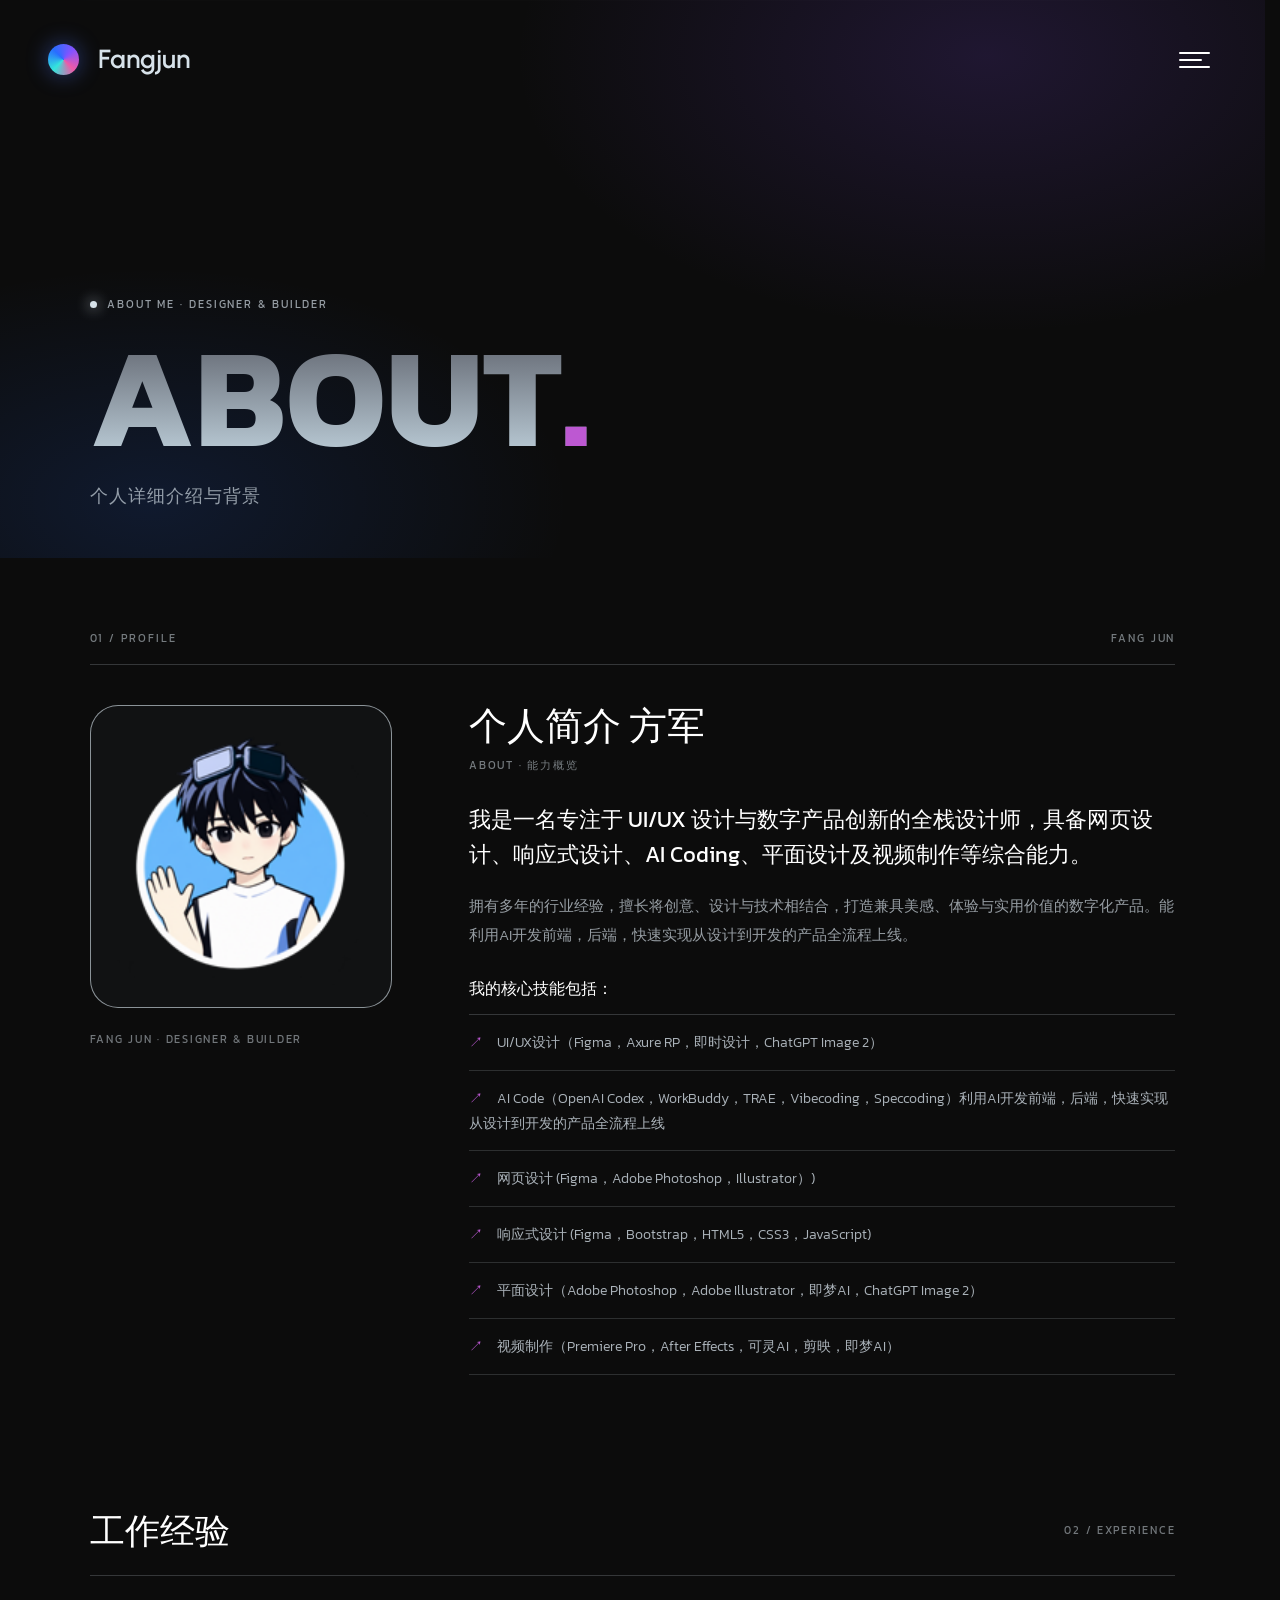
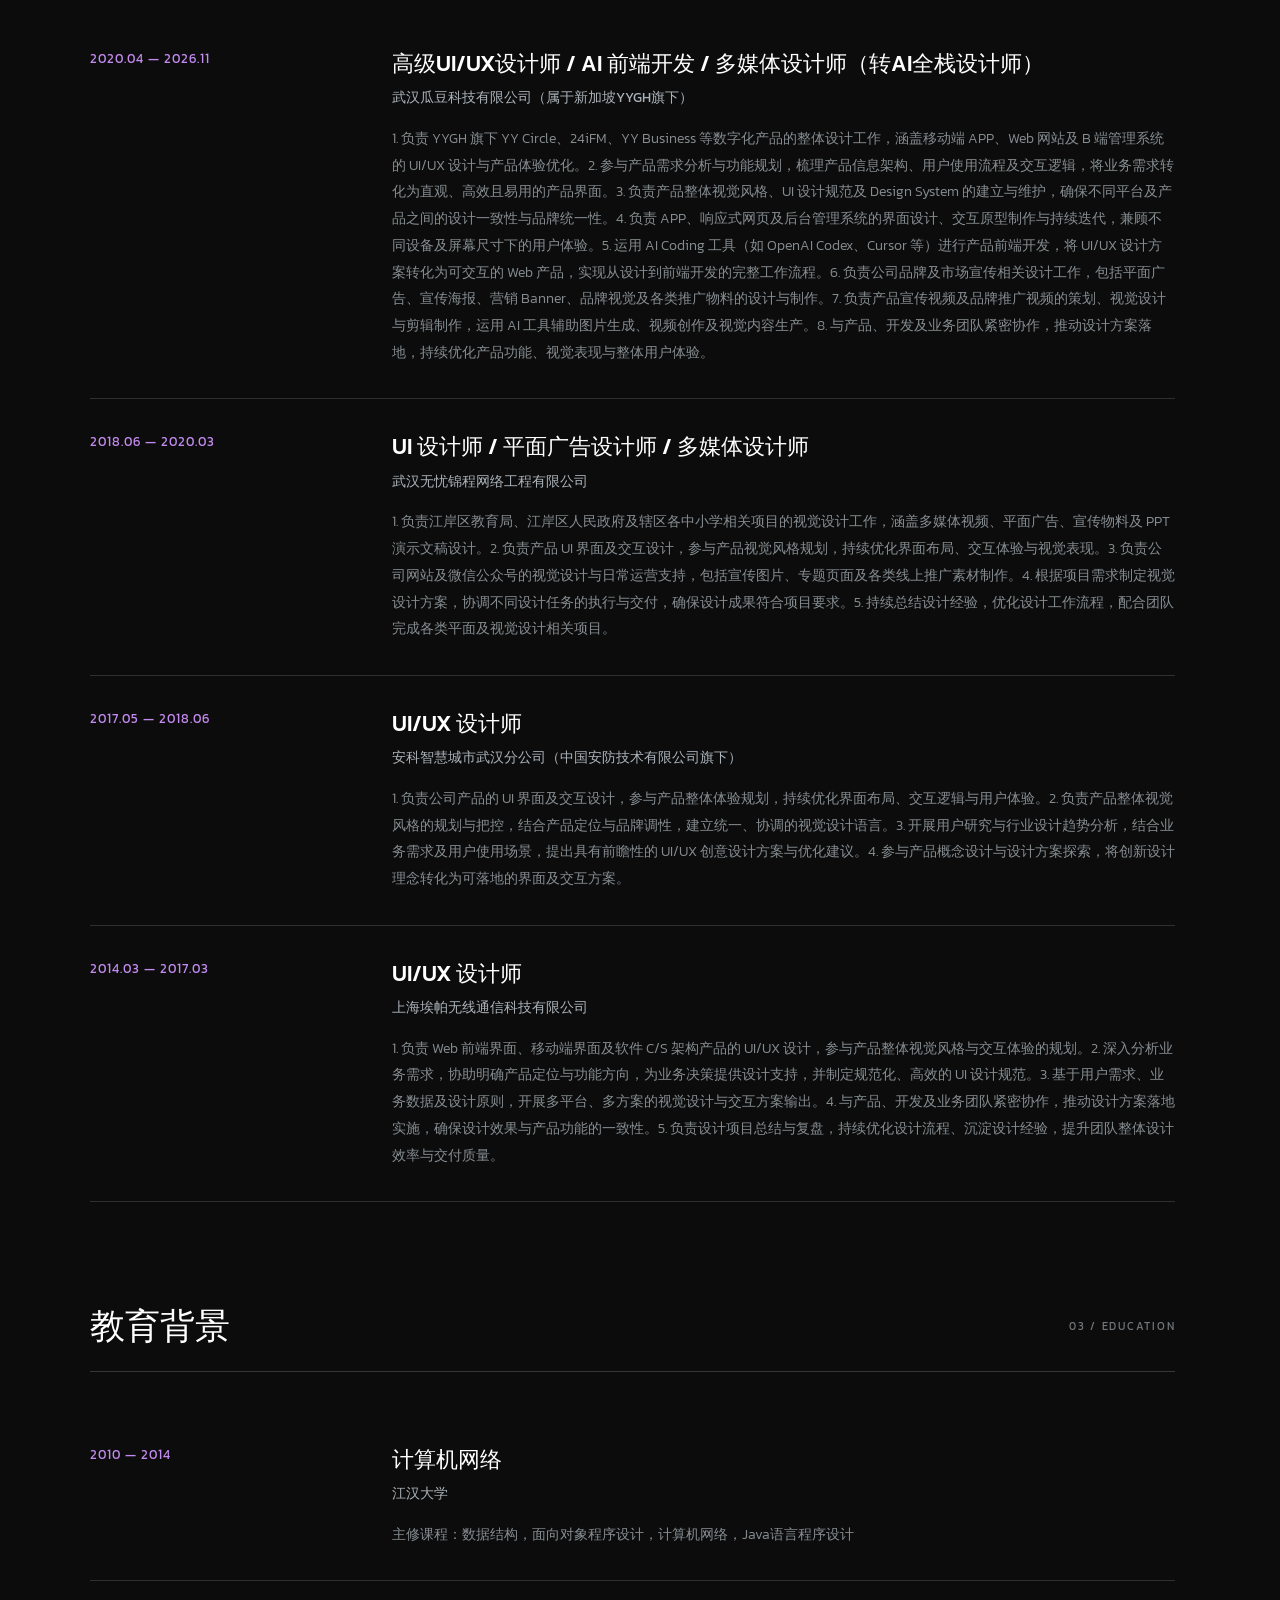
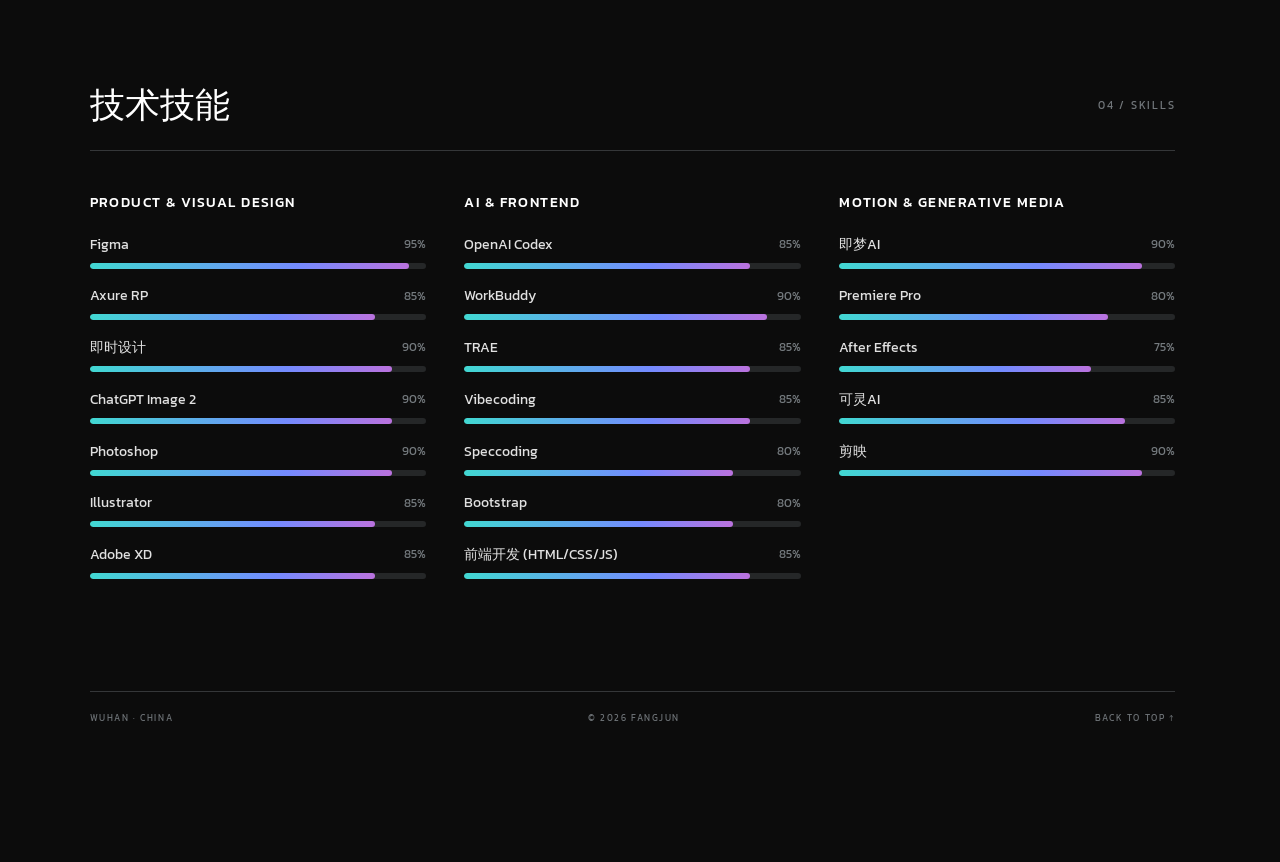
==== commit 5be0751b: "作品集内容与视觉更新：新增说走就走/豆豆作品，统一三页间距 - 新增作品：说走就走·旅行出行App与小程序设计、豆豆 IP形象设计（潮玩盲盒企划），首页精选卡片同步展示豆豆 - 替换插画组件库详情图与" ====
--- a/about.html
+++ b/about.html
@@ -153,8 +153,8 @@
 
       <footer class="about-footer">
         <span>WUHAN · CHINA</span>
+        <span>© 2026 FANGJUN</span>
         <a href="#top">BACK TO TOP ↑</a>
-        <span>© 2026 FANGJUN</span>
       </footer>
     </div>
   </main>
--- a/assets/css/about-profile.css
+++ b/assets/css/about-profile.css
@@ -103,12 +103,12 @@
 .hero-subtitle { margin: 1.6rem 0 0; color: rgba(215, 226, 234, .66); font-size: clamp(.9rem, 1.4vw, 1.1rem); font-weight: 300; letter-spacing: .06em; position: relative; }
 
 /* 内容区 */
-.about-body-wrap { padding: 5rem clamp(1.25rem, 7vw, 7rem) 8rem; }
+.about-body-wrap { padding: 4.5rem clamp(1.25rem, 7vw, 7rem) 8rem; }
 .section-label { display: flex; justify-content: space-between; align-items: center; gap: 1rem; color: rgba(215, 226, 234, .52); font-size: .7rem; font-weight: 400; letter-spacing: .17em; text-transform: uppercase; padding-bottom: 1rem; border-bottom: 1px solid rgba(215, 226, 234, .2); }
 
 /* 个人简介 */
-.profile-section { padding-top: 3rem; }
-.profile-layout { display: grid; grid-template-columns: minmax(220px, .6fr) minmax(0, 1.4fr); gap: clamp(2rem, 6vw, 6rem); align-items: start; padding: 3rem 0 2rem; }
+.profile-section { padding-top: 0; }
+.profile-layout { display: grid; grid-template-columns: minmax(220px, .6fr) minmax(0, 1.4fr); gap: clamp(2rem, 6vw, 6rem); align-items: start; padding: 2.5rem 0 2rem; }
 .profile-figure { position: sticky; top: 2rem; }
 .profile-figure .profile-avatar {
   width: 100%;
@@ -160,14 +160,15 @@
 .progress-fill { width: 0; height: 100%; border-radius: inherit; background: linear-gradient(90deg, #41d8d2 0%, #748bff 65%, #ba72de 100%); transition: width 1s cubic-bezier(.2, .7, .2, 1); }
 
 /* 页脚 */
-.about-footer { display: flex; justify-content: space-between; gap: 1rem; flex-wrap: wrap; margin-top: 6rem; padding: 1.2rem 0 .5rem; border-top: 1px solid rgba(215, 226, 234, .2); color: rgba(215, 226, 234, .48); font-size: .62rem; letter-spacing: .14em; text-transform: uppercase; }
+.about-footer { display: flex; justify-content: space-between; gap: 1rem; flex-wrap: wrap; margin-top: 6rem; padding: 1.2rem 0 .5rem; border-top: 1px solid rgba(215, 226, 234, .2); color: rgba(215, 226, 234, .48); font-size: .58rem; letter-spacing: .17em; text-transform: uppercase; }
+.about-footer a { color: inherit; }
 .about-footer a:hover { color: #d4a0ff; }
 
 @media (max-width: 900px) {
   .listing-header-bar { left: 5%; right: 5%; top: 4.6%; }
-  .about-hero { min-height: 74svh; padding-left: 1.25rem; padding-right: 1.25rem; }
+  .about-hero { min-height: 0; justify-content: flex-start; padding: 7rem 1.25rem 2.5rem; }
   .display-heading { font-size: clamp(3.2rem, 13vw, 6rem); }
-  .about-body-wrap { padding: 3rem 1.25rem 5rem; }
+  .about-body-wrap { padding: 2.5rem 1.25rem 5rem; }
   .profile-layout { grid-template-columns: 1fr; gap: 2rem; }
   .profile-figure { position: static; }
   .profile-figure .profile-avatar { max-width: 240px; }
